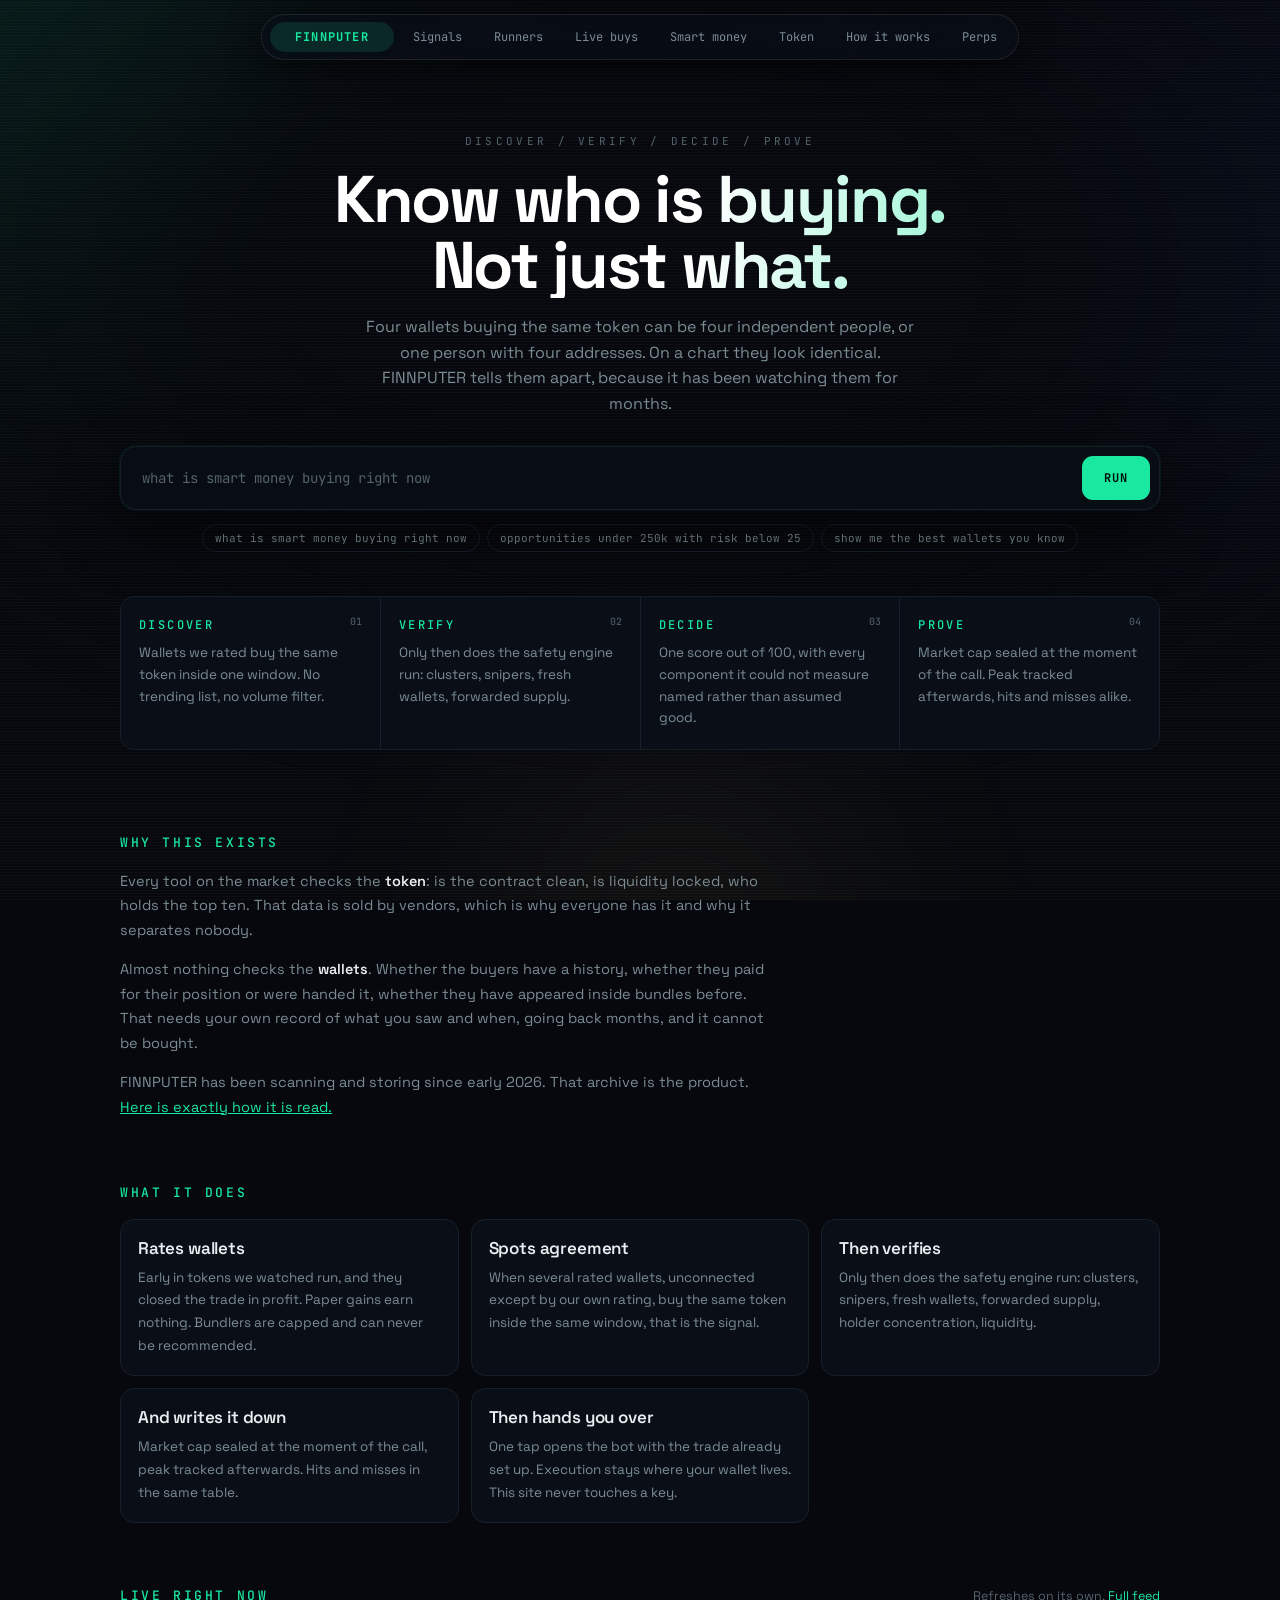
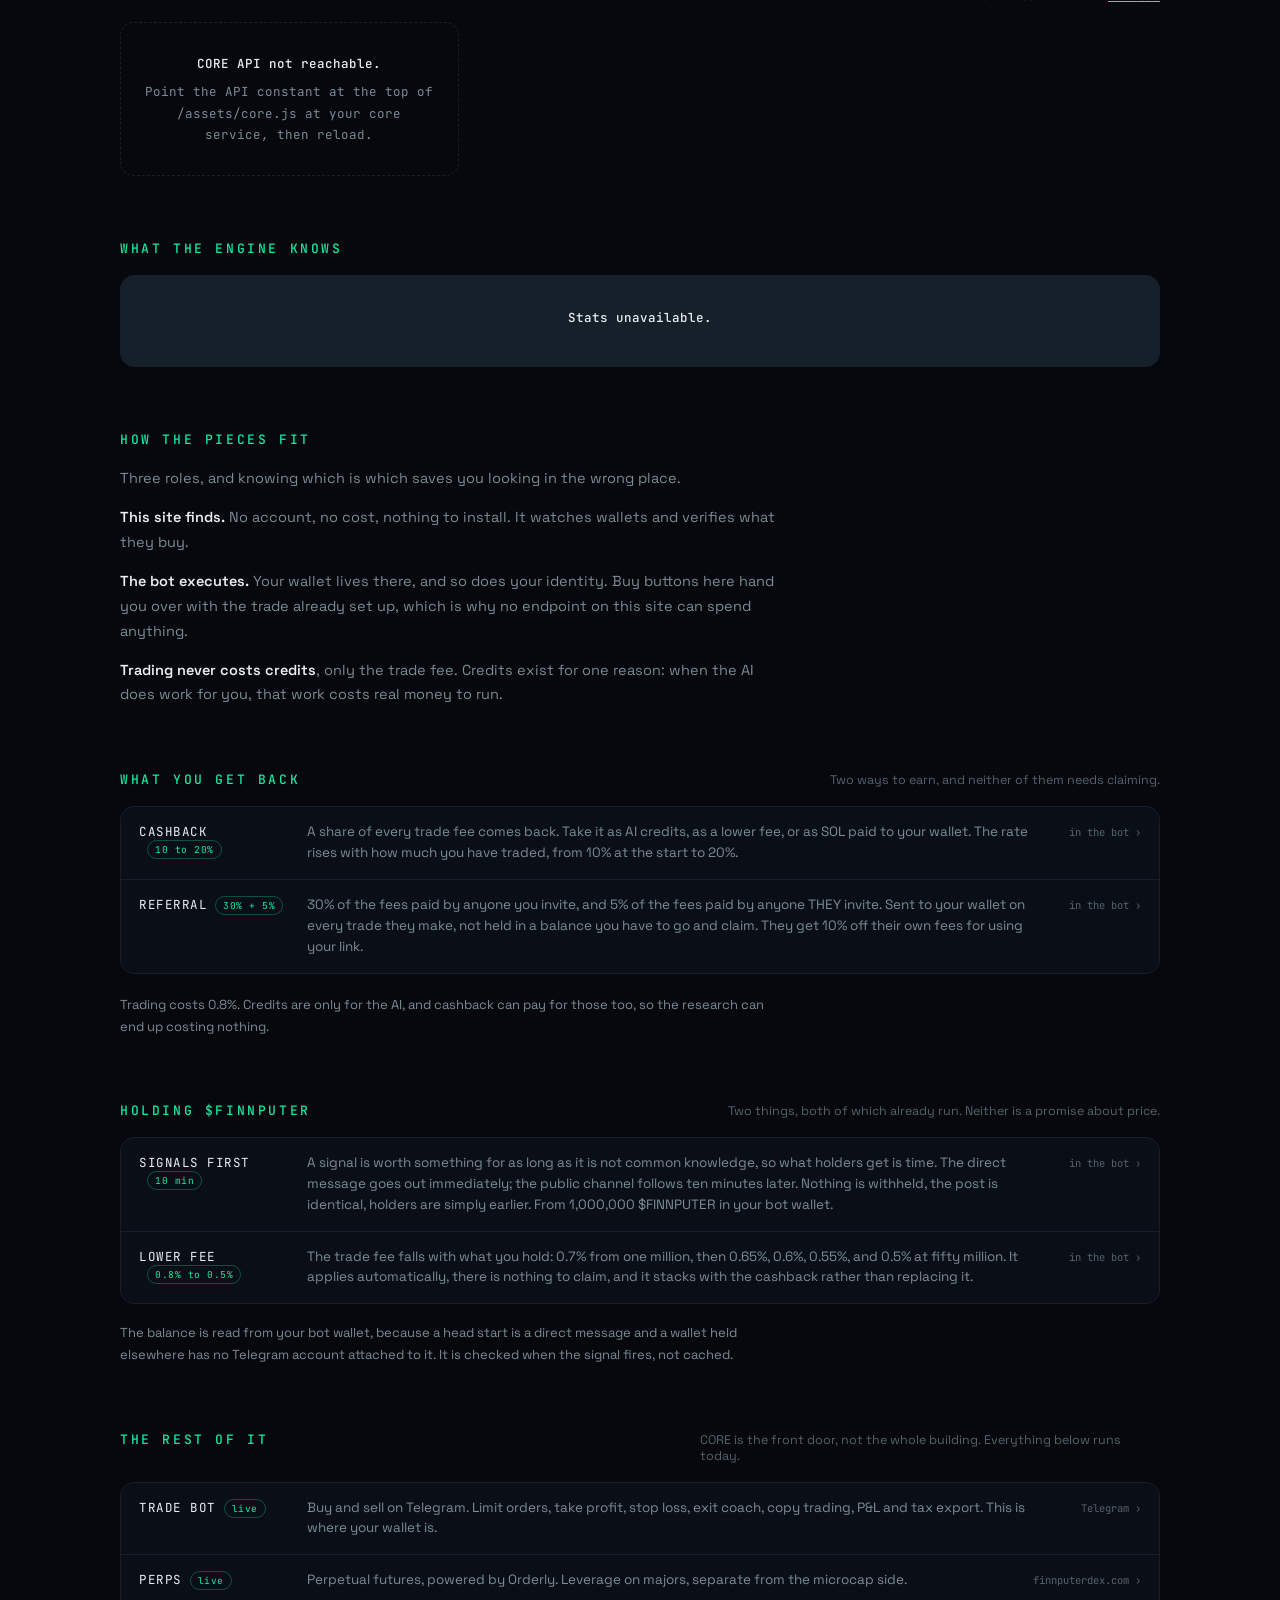
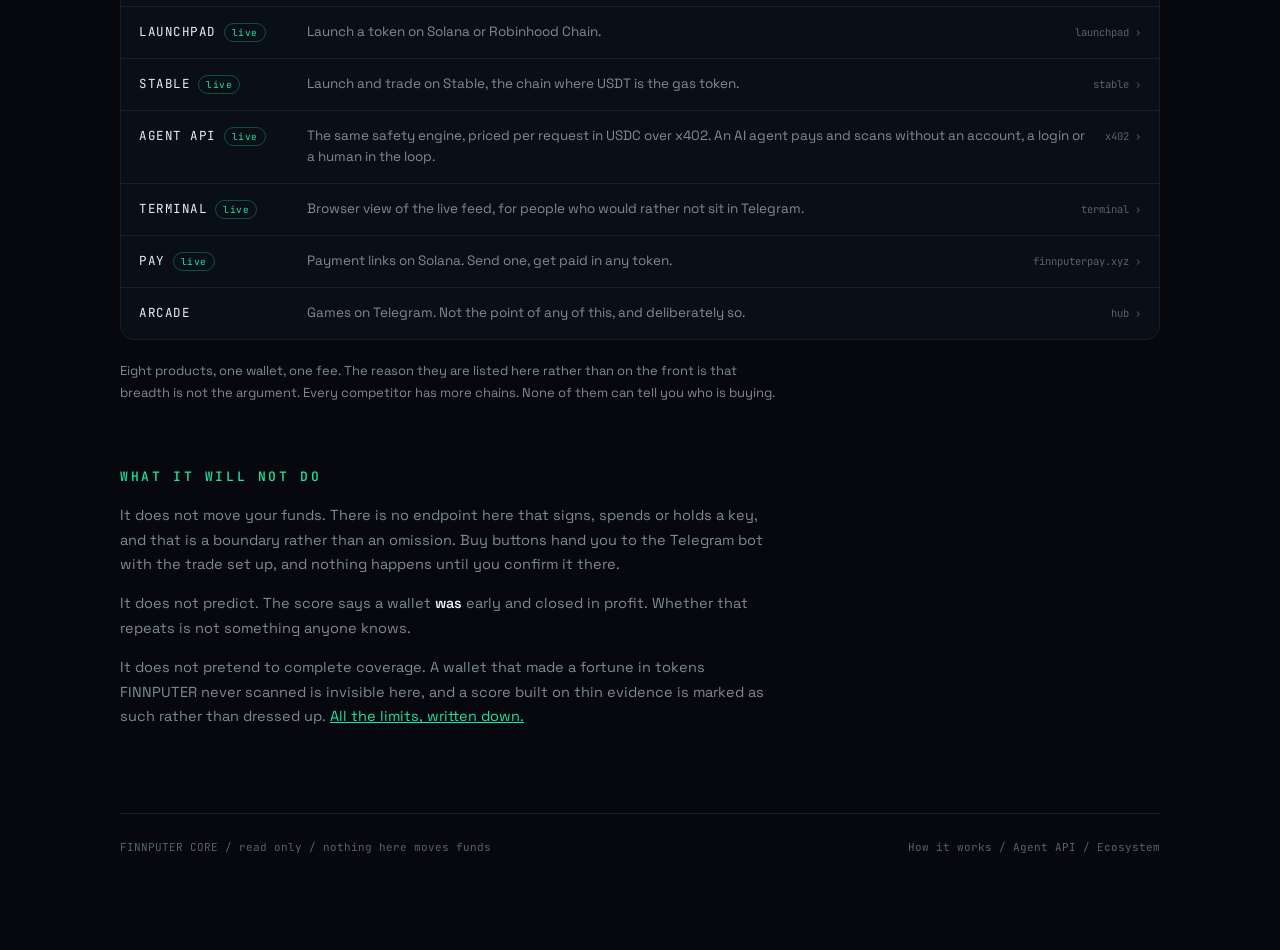
==== index.html @ 8b1bb733 "Add files via upload" ====
<!DOCTYPE html>
<html lang="en">
<head>
<meta charset="utf-8">
<meta name="viewport" content="width=device-width, initial-scale=1">
<title>FINNPUTER CORE | Know who is buying, not just what</title>
<meta name="description" content="Four wallets buying the same token can be four people or one person with four addresses. FINNPUTER tells them apart.">
<meta property="og:title" content="FINNPUTER CORE">
<meta property="og:description" content="Know who is buying, not just what.">
<meta property="og:type" content="website">
<link rel="preconnect" href="https://fonts.googleapis.com">
<link rel="preconnect" href="https://fonts.gstatic.com" crossorigin>
<link href="https://fonts.googleapis.com/css2?family=Space+Grotesk:wght@400;500;700&family=JetBrains+Mono:wght@400;500;700&display=swap" rel="stylesheet">
<link rel="stylesheet" href="/assets/core.css">
</head>
<body>
<div class="wrap">

<header class="mid">
  <div class="eyebrow">DISCOVER / VERIFY / DECIDE / PROVE</div>
  <h1 class="shine">Know who is buying.<br>Not just what.</h1>
  <p class="sub">Four wallets buying the same token can be four independent people, or one person with four addresses. On a chart they look identical. FINNPUTER tells them apart, because it has been watching them for months.</p>

  <div class="cmd">
    <input id="q" autocomplete="off" spellcheck="false"
           placeholder="what is smart money buying right now">
    <button id="go">RUN</button>
  </div>
  <div class="hints">
    <button class="hint">what is smart money buying right now</button>
    <button class="hint">opportunities under 250k with risk below 25</button>
    <button class="hint">show me the best wallets you know</button>
  </div>
  <div class="trace" id="trace">
    <div class="trace-hd"><span class="dot"></span><span id="traceTitle">WORKING</span></div>
    <div class="trace-body" id="traceBody"></div>
  </div>

  <!-- Shows what the engine is doing, from real data. Stays hidden while
       there is nothing to show, because a ticker scrolling zeroes is worse
       than no ticker. -->
  <div class="ticker" id="ticker"><div class="ticker-in" id="tickerIn"></div></div>

  <div class="verbs">
    <div class="verb"><i>01</i><b>DISCOVER</b>
      <span>Wallets we rated buy the same token inside one window. No trending list, no volume filter.</span></div>
    <div class="verb"><i>02</i><b>VERIFY</b>
      <span>Only then does the safety engine run: clusters, snipers, fresh wallets, forwarded supply.</span></div>
    <div class="verb"><i>03</i><b>DECIDE</b>
      <span>One score out of 100, with every component it could not measure named rather than assumed good.</span></div>
    <div class="verb"><i>04</i><b>PROVE</b>
      <span>Market cap sealed at the moment of the call. Peak tracked afterwards, hits and misses alike.</span></div>
  </div>
</header>

<section class="reveal">
  <div class="shead"><h2>WHY THIS EXISTS</h2></div>
  <p class="body">Every tool on the market checks the <b>token</b>: is the contract clean, is liquidity locked, who holds the top ten. That data is sold by vendors, which is why everyone has it and why it separates nobody.</p>
  <p class="body">Almost nothing checks the <b>wallets</b>. Whether the buyers have a history, whether they paid for their position or were handed it, whether they have appeared inside bundles before. That needs your own record of what you saw and when, going back months, and it cannot be bought.</p>
  <p class="body">FINNPUTER has been scanning and storing since early 2026. That archive is the product. <a href="/how/" style="color:var(--green)">Here is exactly how it is read.</a></p>
</section>

<section class="reveal">
  <div class="shead"><h2>WHAT IT DOES</h2></div>
  <div class="grid">
    <div class="card"><h3>Rates wallets</h3>
      <p class="body" style="font-size:13.5px;margin:0">Early in tokens we watched run, and they closed the trade in profit. Paper gains earn nothing. Bundlers are capped and can never be recommended.</p></div>
    <div class="card"><h3>Spots agreement</h3>
      <p class="body" style="font-size:13.5px;margin:0">When several rated wallets, unconnected except by our own rating, buy the same token inside the same window, that is the signal.</p></div>
    <div class="card"><h3>Then verifies</h3>
      <p class="body" style="font-size:13.5px;margin:0">Only then does the safety engine run: clusters, snipers, fresh wallets, forwarded supply, holder concentration, liquidity.</p></div>
    <div class="card"><h3>And writes it down</h3>
      <p class="body" style="font-size:13.5px;margin:0">Market cap sealed at the moment of the call, peak tracked afterwards. Hits and misses in the same table.</p></div>
    <div class="card"><h3>Then hands you over</h3>
      <p class="body" style="font-size:13.5px;margin:0">One tap opens the bot with the trade already set up. Execution stays where your wallet lives. This site never touches a key.</p></div>
  </div>
</section>

<section class="reveal">
  <div class="shead"><h2>LIVE RIGHT NOW</h2>
    <p>Refreshes on its own. <a href="/opportunities/" style="color:var(--green)">Full feed</a></p></div>
  <div class="grid" id="opps"></div>
</section>

<section class="reveal">
  <div class="shead"><h2>WHAT THE ENGINE KNOWS</h2><p id="coverage"></p></div>
  <div class="stats" id="stats"></div>
</section>

<section class="reveal">
  <div class="shead"><h2>HOW THE PIECES FIT</h2></div>
  <p class="body">Three roles, and knowing which is which saves you looking in the wrong place.</p>
  <p class="body"><b>This site finds.</b> No account, no cost, nothing to install. It watches wallets and verifies what they buy.</p>
  <p class="body"><b>The bot executes.</b> Your wallet lives there, and so does your identity. Buy buttons here hand you over with the trade already set up, which is why no endpoint on this site can spend anything.</p>
  <p class="body"><b>Trading never costs credits</b>, only the trade fee. Credits exist for one reason: when the AI does work for you, that work costs real money to run.</p>
</section>

<section class="reveal">
  <div class="shead">
    <h2>WHAT YOU GET BACK</h2>
    <p>Two ways to earn, and neither of them needs claiming.</p>
  </div>
  <div class="eco">
    <a href="https://t.me/FinnputerTradeBot" target="_blank" rel="noopener">
      <span class="eco-name">CASHBACK<span class="eco-tag live">10 to 20%</span></span>
      <span class="eco-what">A share of every trade fee comes back. Take it as
        AI credits, as a lower fee, or as SOL paid to your wallet. The rate
        rises with how much you have traded, from 10% at the start to 20%.</span>
      <span class="eco-go">in the bot &rsaquo;</span></a>

    <a href="https://t.me/FinnputerTradeBot" target="_blank" rel="noopener">
      <span class="eco-name">REFERRAL<span class="eco-tag live">30% + 5%</span></span>
      <span class="eco-what">30% of the fees paid by anyone you invite, and 5%
        of the fees paid by anyone THEY invite. Sent to your wallet on every
        trade they make, not held in a balance you have to go and claim.
        They get 10% off their own fees for using your link.</span>
      <span class="eco-go">in the bot &rsaquo;</span></a>
  </div>
  <p class="body" style="margin-top:20px;font-size:13px">
    Trading costs 0.8%. Credits are only for the AI, and cashback can pay for
    those too, so the research can end up costing nothing.
  </p>
</section>

<section class="reveal">
  <div class="shead">
    <h2>HOLDING $FINNPUTER</h2>
    <p>Two things, both of which already run. Neither is a promise about
       price.</p>
  </div>
  <div class="eco">
    <a href="https://t.me/FinnputerTradeBot" target="_blank" rel="noopener">
      <span class="eco-name">SIGNALS FIRST<span class="eco-tag live">10 min</span></span>
      <span class="eco-what">A signal is worth something for as long as it is
        not common knowledge, so what holders get is time. The direct message
        goes out immediately; the public channel follows ten minutes later.
        Nothing is withheld, the post is identical, holders are simply
        earlier. From 1,000,000 $FINNPUTER in your bot wallet.</span>
      <span class="eco-go">in the bot &rsaquo;</span></a>

    <a href="https://t.me/FinnputerTradeBot" target="_blank" rel="noopener">
      <span class="eco-name">LOWER FEE<span class="eco-tag live">0.8% to 0.5%</span></span>
      <span class="eco-what">The trade fee falls with what you hold: 0.7% from
        one million, then 0.65%, 0.6%, 0.55%, and 0.5% at fifty million. It
        applies automatically, there is nothing to claim, and it stacks with
        the cashback rather than replacing it.</span>
      <span class="eco-go">in the bot &rsaquo;</span></a>
  </div>
  <p class="body" style="margin-top:18px;font-size:13px">
    The balance is read from your bot wallet, because a head start is a direct
    message and a wallet held elsewhere has no Telegram account attached to
    it. It is checked when the signal fires, not cached.
  </p>
</section>

<section class="reveal">
  <div class="shead">
    <h2>THE REST OF IT</h2>
    <p>CORE is the front door, not the whole building. Everything below runs today.</p>
  </div>
  <div class="eco">
    <a href="https://t.me/FinnputerTradeBot" target="_blank" rel="noopener">
      <span class="eco-name">TRADE BOT<span class="eco-tag live">live</span></span>
      <span class="eco-what">Buy and sell on Telegram. Limit orders, take profit, stop loss, exit coach, copy trading, P&amp;L and tax export. This is where your wallet is.</span>
      <span class="eco-go">Telegram &rsaquo;</span></a>

    <a href="https://finnputerdex.com" target="_blank" rel="noopener">
      <span class="eco-name">PERPS<span class="eco-tag live">live</span></span>
      <span class="eco-what">Perpetual futures, powered by Orderly. Leverage on majors, separate from the microcap side.</span>
      <span class="eco-go">finnputerdex.com &rsaquo;</span></a>

    <a href="https://launchpad.finnputerdex.com" target="_blank" rel="noopener">
      <span class="eco-name">LAUNCHPAD<span class="eco-tag live">live</span></span>
      <span class="eco-what">Launch a token on Solana or Robinhood Chain.</span>
      <span class="eco-go">launchpad &rsaquo;</span></a>

    <a href="https://stable.finnputerdex.com" target="_blank" rel="noopener">
      <span class="eco-name">STABLE<span class="eco-tag live">live</span></span>
      <span class="eco-what">Launch and trade on Stable, the chain where USDT is the gas token.</span>
      <span class="eco-go">stable &rsaquo;</span></a>

    <a href="https://x402.finnputerdex.com" target="_blank" rel="noopener">
      <span class="eco-name">AGENT API<span class="eco-tag live">live</span></span>
      <span class="eco-what">The same safety engine, priced per request in USDC over x402. An AI agent pays and scans without an account, a login or a human in the loop.</span>
      <span class="eco-go">x402 &rsaquo;</span></a>

    <a href="https://terminal.finnputerdex.com" target="_blank" rel="noopener">
      <span class="eco-name">TERMINAL<span class="eco-tag live">live</span></span>
      <span class="eco-what">Browser view of the live feed, for people who would rather not sit in Telegram.</span>
      <span class="eco-go">terminal &rsaquo;</span></a>

    <a href="https://finnputerpay.xyz" target="_blank" rel="noopener">
      <span class="eco-name">PAY<span class="eco-tag live">live</span></span>
      <span class="eco-what">Payment links on Solana. Send one, get paid in any token.</span>
      <span class="eco-go">finnputerpay.xyz &rsaquo;</span></a>

    <a href="https://hub.finnputerdex.com" target="_blank" rel="noopener">
      <span class="eco-name">ARCADE</span>
      <span class="eco-what">Games on Telegram. Not the point of any of this, and deliberately so.</span>
      <span class="eco-go">hub &rsaquo;</span></a>
  </div>
  <p class="body" style="margin-top:20px;font-size:13px">
    Eight products, one wallet, one fee. The reason they are listed here rather
    than on the front is that breadth is not the argument. Every competitor has
    more chains. None of them can tell you who is buying.
  </p>
</section>

<section class="reveal">
  <div class="shead"><h2>WHAT IT WILL NOT DO</h2></div>
  <p class="body">It does not move your funds. There is no endpoint here that signs, spends or holds a key, and that is a boundary rather than an omission. Buy buttons hand you to the Telegram bot with the trade set up, and nothing happens until you confirm it there.</p>
  <p class="body">It does not predict. The score says a wallet <b>was</b> early and closed in profit. Whether that repeats is not something anyone knows.</p>
  <p class="body">It does not pretend to complete coverage. A wallet that made a fortune in tokens FINNPUTER never scanned is invisible here, and a score built on thin evidence is marked as such rather than dressed up. <a href="/how/" style="color:var(--green)">All the limits, written down.</a></p>
</section>

</div>
<script src="/assets/core.js"></script>
<script>
chrome_("/"); effects();

async function loadOpps(){
  const box = $("#opps");
  try{
    const d = await api("/v1/opportunities?limit=6");
    box.innerHTML = "";
    if(!d.opportunities.length){
      box.append(emptyBox("Nothing converging right now.",
        "No token is being bought by enough rated wallets at once. This fills itself when it happens."));
      return;
    }
    d.opportunities.forEach(o => box.append(oppCard(o)));
  }catch(e){
    box.innerHTML=""; box.append(emptyBox("CORE API not reachable.",
      "Point the API constant at the top of /assets/core.js at your core service, then reload."));
  }
}

const LABELS = {wallets_scored:"WALLETS SCORED", wallets_elite:"AT 80 PLUS",
  runners_seeded:"RUNNERS WITNESSED", sightings_24h:"BUYS SEEN 24H",
  opportunities_live:"LIVE NOW", proofs:"CALLS SEALED"};
async function loadStats(){
  const box = $("#stats");
  try{
    const d = await api("/v1/stats");
    box.innerHTML="";
    Object.entries(LABELS).forEach(([k,l]) => {
      const s = el("div","stat"); s.innerHTML = `<b>0</b><span>${l}</span>`;
      box.append(s); countUp(s.querySelector("b"), Number(d[k]||0));
    });
    const h = await api("/health");
    const cov = $("#coverage");
    cov.textContent = "";
    const row = el("span", "chains-row");
    (h.chains || ["solana"]).forEach(c => row.append(chainChip(c, { full: true })));
    cov.append(row);
  }catch(e){ box.innerHTML=""; box.append(emptyBox("Stats unavailable.","")); }
}

mountCommand(d => {
  if (d.action === "opportunities"){
    const box = $("#opps"); box.innerHTML="";
    if(!d.results.length) box.append(emptyBox("Nothing matched those filters.","Loosen the bounds and run it again."));
    else d.results.forEach(o => box.append(oppCard(o)));
    document.querySelectorAll("section")[2].scrollIntoView({behavior:"smooth",block:"start"});
  } else if (d.action === "smart_money"){
    location.href = "/smart-money/";
  }
});

loadOpps(); loadStats(); loadTicker();
setInterval(loadOpps, 60000);
setInterval(loadTicker, 120000);
</script>
</body>
</html>
---- assets/core.css ----
/* FINNPUTER CORE - shared styles. One file, every page. */
:root{
  --bg:#06080d; --panel:#0a0f17; --line:#16202b;
  --ink:#e8eef0; --dim:#7b8c94; --faint:#54636b;
  --green:#19e8a0; --red:#ff5470; --gold:#ffce6a;
  --mono:'JetBrains Mono',ui-monospace,monospace;
  --sans:'Space Grotesk',system-ui,sans-serif;
}
*{box-sizing:border-box}
html,body{margin:0;padding:0}
body{background:var(--bg);color:var(--ink);font-family:var(--sans);
  -webkit-font-smoothing:antialiased;overflow-x:hidden;min-height:100vh}
a{color:inherit}

/* Aurora. Deliberately faint: it is a glow at the edges, not a wash over the
   text. At the previous opacity the whole top half went green and the
   headline lost its contrast, which is the opposite of what a precision
   instrument should look like. */
.aurora{position:fixed;inset:0;z-index:0;pointer-events:none;overflow:hidden}
.aurora i{position:absolute;display:block;border-radius:50%;filter:blur(130px);opacity:.11;
  animation:drift 26s ease-in-out infinite alternate}
.aurora i:nth-child(1){width:46vw;height:46vw;left:-18vw;top:-20vw;background:var(--green)}
.aurora i:nth-child(2){width:34vw;height:34vw;right:-16vw;top:2vw;background:#2b6cff;opacity:.08;animation-duration:32s}
.aurora i:nth-child(3){width:30vw;height:30vw;left:38vw;top:58vw;background:var(--gold);opacity:.06;animation-duration:38s}
/* Keeps the centre of the page near black whatever the blobs do. */
.aurora::after{content:"";position:absolute;inset:0;
  background:radial-gradient(ellipse 70% 60% at 50% 30%,#06080d 35%,transparent 100%)}
@keyframes drift{to{transform:translate3d(6vw,-5vw,0) scale(1.16)}}
.grain{position:fixed;inset:0;z-index:1;pointer-events:none;opacity:.03;
  background-image:repeating-linear-gradient(0deg,#fff 0 1px,transparent 1px 3px)}

.wrap{position:relative;z-index:2;max-width:1080px;margin:0 auto;padding:0 20px 96px}

nav{position:sticky;top:14px;z-index:20;display:flex;align-items:center;gap:6px;
  margin:14px auto 0;padding:7px 8px;width:max-content;max-width:100%;
  border:1px solid rgba(255,255,255,.09);border-radius:999px;
  background:rgba(10,15,23,.66);backdrop-filter:blur(16px) saturate(150%);
  box-shadow:0 8px 34px rgba(0,0,0,.5);overflow-x:auto;scrollbar-width:none}
nav::-webkit-scrollbar{display:none}
nav b{font-family:var(--mono);font-size:12px;letter-spacing:.10em;padding:0 12px;
  color:var(--green);white-space:nowrap;text-decoration:none}
nav a{font-family:var(--mono);font-size:12px;text-decoration:none;color:var(--dim);
  padding:7px 13px;border-radius:999px;transition:.18s;white-space:nowrap}
nav a:hover,nav a:focus-visible{color:var(--ink);background:rgba(255,255,255,.07)}
nav a.on{color:var(--ink);background:rgba(25,232,160,.12)}

header{padding:64px 0 20px}
header.mid{text-align:center;padding-top:74px}
.eyebrow{font-family:var(--mono);font-size:11px;letter-spacing:.30em;color:var(--faint);margin-bottom:18px}
h1{font-size:clamp(34px,6.4vw,66px);line-height:1;letter-spacing:-.035em;margin:0 0 16px;font-weight:700}
h1.shine{background:linear-gradient(100deg,#fff 20%,var(--green) 42%,#fff 64%,var(--green) 84%,#fff 100%);
  background-size:280% 100%;-webkit-background-clip:text;background-clip:text;color:transparent;
  animation:shine 11s linear infinite}
@keyframes shine{to{background-position:280% 0}}
.sub{color:var(--dim);font-size:16px;max-width:560px;line-height:1.6;margin:0 0 30px}
header.mid .sub{margin-left:auto;margin-right:auto}

.cmd{display:flex;gap:10px;padding:9px;border-radius:16px;border:1px solid var(--line);
  background:rgba(10,15,23,.78);backdrop-filter:blur(12px);
  box-shadow:0 0 0 1px rgba(25,232,160,.06),0 20px 60px rgba(0,0,0,.55);transition:.25s}
.cmd:focus-within{border-color:rgba(25,232,160,.45);box-shadow:0 0 0 1px rgba(25,232,160,.22),0 20px 60px rgba(0,0,0,.6)}
.cmd input{flex:1;min-width:0;background:transparent;border:0;outline:0;color:var(--ink);
  font-family:var(--mono);font-size:14px;padding:13px 12px}
.cmd input::placeholder{color:var(--faint)}
.cmd button{border:0;border-radius:11px;background:var(--green);color:#04120c;cursor:pointer;
  font-family:var(--mono);font-weight:700;font-size:12px;letter-spacing:.09em;padding:0 22px;transition:.18s}
.cmd button:hover{filter:brightness(1.12)}
.cmd button:disabled{opacity:.45;cursor:wait}
.hints{display:flex;flex-wrap:wrap;gap:7px;margin-top:14px}
header.mid .hints{justify-content:center}
.hint{font-family:var(--mono);font-size:11px;color:var(--dim);cursor:pointer;background:transparent;
  border:1px solid var(--line);border-radius:999px;padding:6px 12px;transition:.18s}
.hint:hover{color:var(--green);border-color:rgba(25,232,160,.35)}

.trace{margin-top:24px;border:1px solid var(--line);border-radius:14px;background:#04070b;
  font-family:var(--mono);font-size:12.5px;overflow:hidden;display:none;text-align:left}
.trace.on{display:block}
.trace-hd{display:flex;align-items:center;gap:8px;padding:10px 14px;border-bottom:1px solid var(--line);
  color:var(--faint);font-size:11px;letter-spacing:.12em}
.dot{width:7px;height:7px;border-radius:50%;background:var(--green);animation:pulse 1.1s ease-in-out infinite}
@keyframes pulse{50%{opacity:.25}}
.trace-body{padding:12px 14px;max-height:230px;overflow:auto}
.trace-body div{padding:3px 0;color:var(--dim);opacity:0;animation:step .3s ease forwards}
.trace-body div::before{content:'> ';color:var(--green)}
.trace-body div.said{color:var(--ink)}
.trace-body div.said::before{content:'  '}
@keyframes step{from{opacity:0;transform:translateX(-7px)}to{opacity:1;transform:none}}

section{margin-top:64px}
.shead{display:flex;align-items:baseline;justify-content:space-between;gap:14px;margin-bottom:18px;flex-wrap:wrap}
h2{font-size:13px;font-family:var(--mono);letter-spacing:.20em;color:var(--green);margin:0;font-weight:500}
h3{font-size:17px;margin:0 0 8px;font-weight:600;letter-spacing:-.01em}
.shead p{margin:0;font-size:12.5px;color:var(--faint);max-width:460px}
p.body{color:var(--dim);line-height:1.7;font-size:14.5px;max-width:660px}
p.body b{color:var(--ink);font-weight:600}
p.body code{font-family:var(--mono);font-size:13px;color:var(--green);background:rgba(25,232,160,.07);
  padding:2px 6px;border-radius:5px}

.grid{display:grid;gap:12px;grid-template-columns:repeat(auto-fill,minmax(300px,1fr))}
.card{position:relative;border:1px solid var(--line);border-radius:14px;background:var(--panel);
  padding:17px;overflow:hidden;transition:border-color .22s,transform .22s}
.card::before{content:'';position:absolute;inset:0;opacity:0;transition:opacity .3s;pointer-events:none;
  background:radial-gradient(340px circle at var(--mx,50%) var(--my,50%),rgba(25,232,160,.11),transparent 62%)}
.card:hover{border-color:rgba(25,232,160,.28);transform:translateY(-2px)}
.card:hover::before{opacity:1}
.card-top{display:flex;align-items:flex-start;justify-content:space-between;gap:12px;margin-bottom:13px}
.sym{font-family:var(--mono);font-size:15px;font-weight:700}
.mint{font-family:var(--mono);font-size:10.5px;color:var(--faint);margin-top:3px}
.score{font-family:var(--mono);font-size:27px;font-weight:700;line-height:1;text-align:right}
.score small{display:block;font-size:9px;letter-spacing:.16em;color:var(--faint);font-weight:400;margin-top:4px}
.bars{display:grid;gap:6px;margin-bottom:13px}
.bar{display:grid;grid-template-columns:74px 1fr 34px;align-items:center;gap:9px;
  font-family:var(--mono);font-size:10.5px;color:var(--dim)}
.bar i{display:block;height:4px;border-radius:3px;background:#131c26;overflow:hidden}
.bar i b{display:block;height:100%;background:var(--green);border-radius:3px;width:0;
  transition:width .8s cubic-bezier(.2,.8,.2,1)}
.bar u{text-decoration:none;text-align:right;color:var(--ink)}
.bar.na u{color:var(--faint)}
.bar.na i b{background:#2a3542}
.meta{display:flex;flex-wrap:wrap;gap:6px}
.tag{font-family:var(--mono);font-size:10px;padding:4px 9px;border-radius:999px;
  border:1px solid var(--line);color:var(--dim)}
.tag.warn{color:var(--gold);border-color:rgba(255,206,106,.32)}
.tag.bad{color:var(--red);border-color:rgba(255,84,112,.32)}
.tag.good{color:var(--green);border-color:rgba(25,232,160,.30)}

.tbl{width:100%;border-collapse:collapse;font-family:var(--mono);font-size:12px}
.tbl th{text-align:left;font-weight:400;color:var(--faint);font-size:10px;letter-spacing:.13em;
  padding:0 12px 9px;border-bottom:1px solid var(--line);white-space:nowrap}
.tbl td{padding:11px 12px;border-bottom:1px solid #0e1620;white-space:nowrap}
.tbl tr:hover td{background:rgba(255,255,255,.022)}
.tbl .n{text-align:right}
.scroll{overflow-x:auto;scrollbar-width:thin}

.stats{display:grid;gap:1px;grid-template-columns:repeat(auto-fit,minmax(148px,1fr));
  background:var(--line);border:1px solid var(--line);border-radius:14px;overflow:hidden}
.stat{background:var(--panel);padding:19px 17px}
.stat b{display:block;font-family:var(--mono);font-size:25px;font-weight:700;color:var(--green)}
.stat span{display:block;font-family:var(--mono);font-size:10px;letter-spacing:.13em;color:var(--faint);margin-top:6px}

.empty{border:1px dashed var(--line);border-radius:14px;padding:30px 22px;text-align:center;
  font-family:var(--mono);font-size:12.5px;color:var(--dim);line-height:1.7}
.empty b{color:var(--ink);display:block;margin-bottom:7px;font-weight:500}

.note{border-left:2px solid var(--gold);padding:2px 0 2px 16px;margin:22px 0;
  color:var(--dim);font-size:14px;line-height:1.7;max-width:660px}
.note b{color:var(--gold);font-weight:600}

.steps{counter-reset:s;display:grid;gap:14px;margin-top:8px}
.step{border:1px solid var(--line);border-radius:12px;background:var(--panel);padding:16px 18px;
  position:relative;counter-increment:s}
.step::before{content:counter(s,decimal-leading-zero);position:absolute;top:16px;right:18px;
  font-family:var(--mono);font-size:11px;color:var(--faint)}
.step p{margin:0;color:var(--dim);font-size:14px;line-height:1.65;max-width:620px}

.reveal{opacity:0;transform:translateY(18px)}
.reveal.in{opacity:1;transform:none;transition:opacity .6s ease,transform .6s cubic-bezier(.2,.8,.2,1)}
.spark{position:fixed;width:5px;height:5px;border-radius:50%;background:var(--green);pointer-events:none;z-index:99}

footer{margin-top:84px;padding-top:26px;border-top:1px solid var(--line);
  font-family:var(--mono);font-size:11px;color:var(--faint);
  display:flex;flex-wrap:wrap;gap:16px;justify-content:space-between}
footer a{text-decoration:none}
footer a:hover{color:var(--green)}

@media (prefers-reduced-motion:reduce){
  *{animation:none!important;transition:none!important}
  .reveal{opacity:1;transform:none}
}

/* ── Nav mark ─────────────────────────────────────────────── */
nav img.mark{height:22px;width:auto;display:block;margin:0 2px 0 8px}

/* ── The four verbs ───────────────────────────────────────── */
.verbs{display:grid;gap:1px;grid-template-columns:repeat(auto-fit,minmax(190px,1fr));
  background:var(--line);border:1px solid var(--line);border-radius:14px;
  overflow:hidden;margin-top:44px;text-align:left}
.verb{background:var(--panel);padding:20px 18px;position:relative;overflow:hidden;
  transition:background .25s}
.verb:hover{background:#0d141d}
.verb b{display:block;font-family:var(--mono);font-size:12px;letter-spacing:.20em;
  color:var(--green);margin-bottom:9px;font-weight:500}
.verb span{display:block;font-size:13.5px;color:var(--dim);line-height:1.6}
.verb i{position:absolute;top:18px;right:18px;font-family:var(--mono);font-size:10px;
  color:var(--faint);font-style:normal}

/* ── Live ticker. Hidden until there is something real to show. ── */
.ticker{display:none;margin-top:26px;border:1px solid var(--line);border-radius:999px;
  background:rgba(4,7,11,.7);backdrop-filter:blur(10px);overflow:hidden;
  font-family:var(--mono);font-size:11.5px}
.ticker.on{display:block}
.ticker-in{display:flex;align-items:center;gap:26px;padding:11px 18px;white-space:nowrap;
  animation:slide 34s linear infinite}
.ticker:hover .ticker-in{animation-play-state:paused}
@keyframes slide{from{transform:translateX(0)}to{transform:translateX(-50%)}}
.ticker-in span{color:var(--dim)}
.ticker-in span b{color:var(--green);font-weight:500}
.ticker-in span u{text-decoration:none;color:var(--gold)}
.ticker-live{display:inline-flex;align-items:center;gap:7px;color:var(--faint);
  letter-spacing:.14em;font-size:10px}

/* ── Ecosystem table ──────────────────────────────────────── */
.eco{display:grid;gap:1px;background:var(--line);border:1px solid var(--line);
  border-radius:14px;overflow:hidden;margin-top:6px}
.eco a{display:grid;grid-template-columns:150px 1fr auto;gap:18px;align-items:baseline;
  background:var(--panel);padding:15px 18px;text-decoration:none;transition:background .2s}
.eco a:hover{background:#0d141d}
.eco a:hover .eco-go{color:var(--green)}
.eco-name{font-family:var(--mono);font-size:12.5px;color:var(--ink);letter-spacing:.04em}
.eco-what{font-size:13.5px;color:var(--dim);line-height:1.55}
.eco-go{font-family:var(--mono);font-size:10.5px;color:var(--faint);
  white-space:nowrap;transition:color .2s}
.eco-tag{display:inline-block;font-family:var(--mono);font-size:9.5px;
  border:1px solid var(--line);border-radius:999px;padding:2px 7px;
  color:var(--faint);margin-left:8px;vertical-align:middle}
.eco-tag.live{color:var(--green);border-color:rgba(25,232,160,.30)}
@media (max-width:640px){
  .eco a{grid-template-columns:1fr;gap:6px}
  .eco-go{display:none}
}

/* ── Mobile nav ───────────────────────────────────────────────
   The pill nav ran off the right edge on a phone: the last two links were
   simply unreachable. Below 720px it becomes a burger that opens a full
   list, which is the only layout that fits five links plus a mark. */
.burger{display:none;background:none;border:0;cursor:pointer;padding:7px 12px;
  font-family:var(--mono);font-size:16px;color:var(--dim);line-height:1}
.burger:hover{color:var(--ink)}
@media (max-width:720px){
  /* Brand left, burger right.
     It was the other way round, which is backwards from every app a phone
     user has open, so the first thing they do is look in the wrong corner.
     The closed bar is a single row; opening it turns the pill into a panel
     with the links stacked and separated, rather than a list squeezed into
     a rounded strip. */
  nav{width:auto;margin:0;justify-content:space-between;flex-wrap:wrap;
    overflow:visible;padding:10px 14px}
  /* The brand is an <a class="always">, not a <b>: styling nav b did nothing
     and left the burger sitting on the left with the brand beside it. */
  nav a.always{order:1;margin-right:auto;display:block}
  .burger{display:block;order:2;font-size:22px;line-height:1;
    padding:4px 6px;background:none;border:0;color:var(--ink);cursor:pointer}
  nav a{order:3}
  nav a:not(.always){display:none}

  nav.open{border-radius:16px;padding-bottom:8px}
  nav.open a{display:block;width:100%;text-align:left;
    padding:13px 12px;border-radius:10px;font-size:15px;
    border-top:1px solid var(--line)}
  nav.open a:first-of-type{margin-top:8px}
  /* The brand stays a plain title inside an open menu, not another row. */
  nav.open a.always{border-top:0;margin-top:0;padding-left:0;
    font-size:15px;width:auto}
  /* The page underneath keeps scrolling past an open menu otherwise, so the
     menu slides away under the finger while it is being read. */
  nav.open{position:relative;z-index:40}
}

/* ── Chain marks ──────────────────────────────────────────────
   A coloured badge by default, replaced by a real logo file the moment one
   exists at /assets/chains/<chain>.png. Built this way on purpose: hotlinking
   someone else's CDN means your page breaks when they reorganise, and
   embedding brand logos you have no licence for is a different problem again.
   The badge always renders, so nothing is ever missing. */
.chip{display:inline-flex;align-items:center;gap:6px;vertical-align:middle}
.chip i{width:15px;height:15px;border-radius:50%;display:inline-block;
  font-family:var(--mono);font-size:8px;font-weight:700;line-height:15px;
  text-align:center;color:#04070b;font-style:normal;flex:0 0 auto;
  background-size:cover;background-position:center}
.chip span{font-family:var(--mono);font-size:10.5px;color:var(--dim)}
.chip.sm i{width:12px;height:12px;font-size:7px;line-height:12px}
.chip.lg i{width:20px;height:20px;font-size:10px;line-height:20px}

/* background-color, NOT background.
   The shorthand resets background-image, and since these rules come after
   the .chip i block they were wiping out the logo the moment it loaded. The
   colour is only the fallback for a logo that is missing or still in
   flight; it must not erase the one that arrived. */
.chip i.c-solana   {background-color:#9945FF;color:#fff}
.chip i.c-base     {background-color:#0052FF;color:#fff}
.chip i.c-robinhood{background-color:#00C805;color:#04070b}
.chip i.c-stable   {background-color:#1BA27A;color:#fff}
.chip i.c-ethereum {background-color:#e8eef0;color:#04070b}
.chip i.c-unknown  {background-color:#2a3542;color:var(--dim)}

.chains-row{display:flex;flex-wrap:wrap;gap:14px;margin-top:4px}

/* ── Filter buttons ───────────────────────────────────────────
   Named .filt, not .chip: .chip is the chain badge, and reusing the class
   would make one restyle the other by accident. */
.filt{font-family:var(--mono);font-size:11px;letter-spacing:.06em;
  background:var(--panel);color:var(--dim);border:1px solid var(--line);
  border-radius:999px;padding:7px 14px;cursor:pointer;transition:all .18s}
.filt:hover{color:var(--ink);border-color:rgba(25,232,160,.3)}
.filt.on{color:var(--green);border-color:rgba(25,232,160,.45);
  background:rgba(25,232,160,.07)}
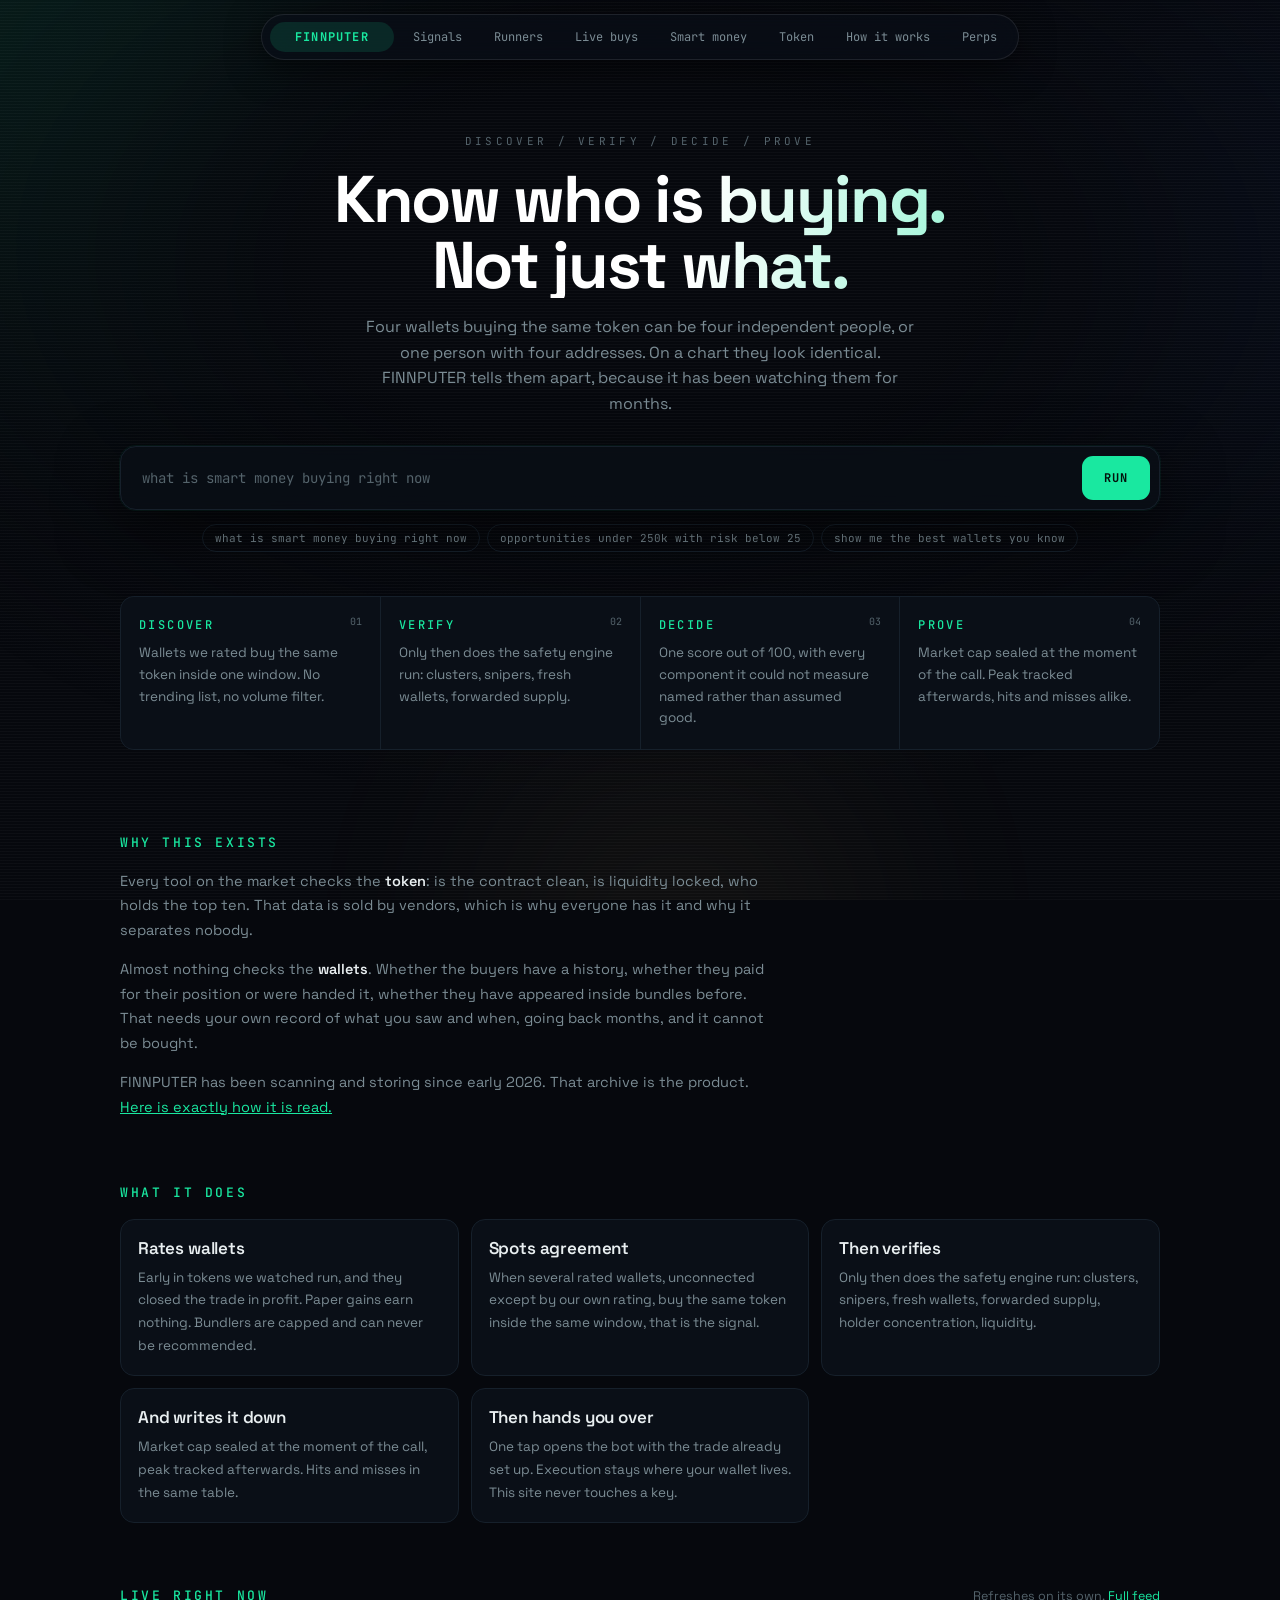
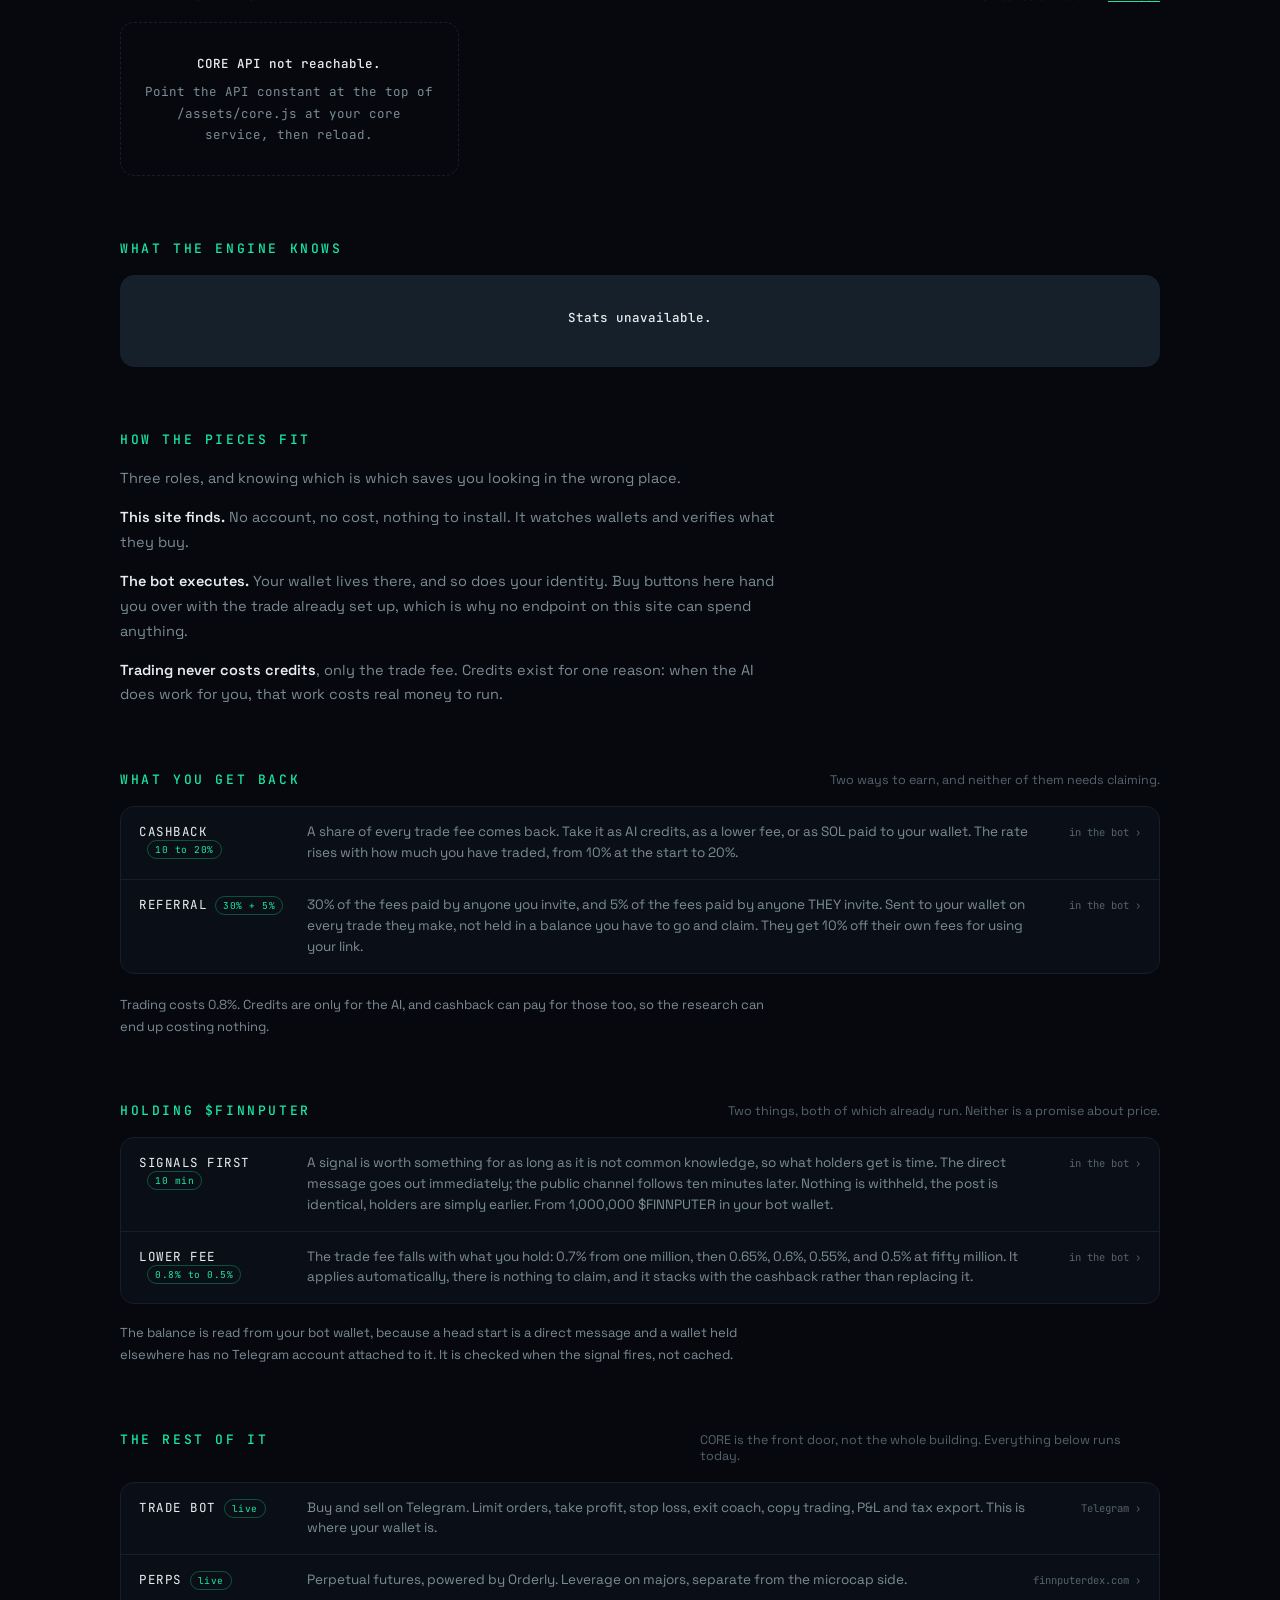
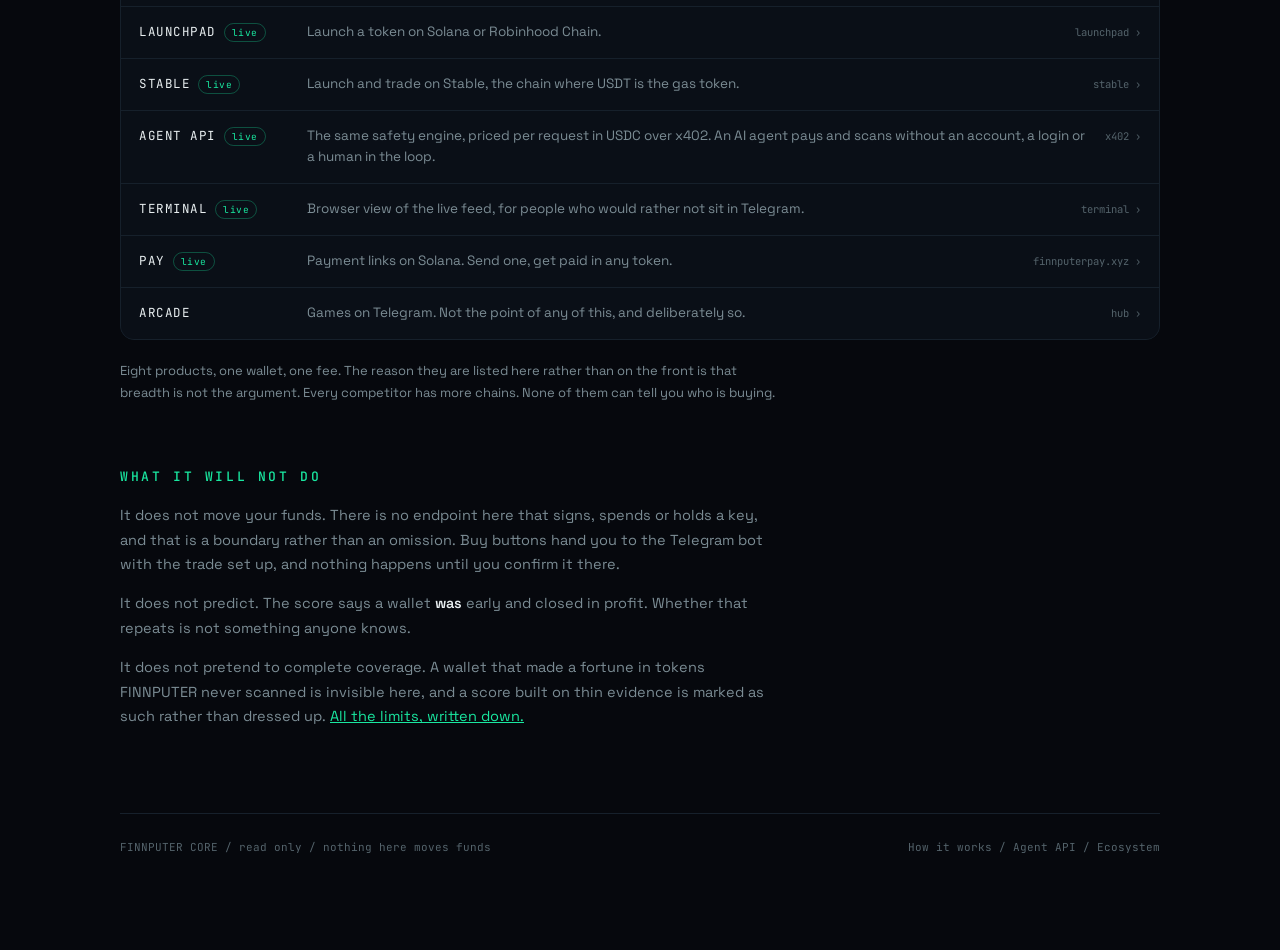
==== commit b94fd049: "Add files via upload" ====
--- a/index.html
+++ b/index.html
@@ -151,6 +151,11 @@
     message and a wallet held elsewhere has no Telegram account attached to
     it. It is checked when the signal fires, not cached.
   </p>
+
+  <div class="card" id="burnbox" style="margin-top:18px;display:none">
+    <h3>BOUGHT BACK AND BURNED</h3>
+    <p class="body" style="margin:10px 0 0" id="burntext"></p>
+  </div>
 </section>
 
 <section class="reveal">
@@ -217,6 +222,27 @@
 <script src="/assets/core.js"></script>
 <script>
 chrome_("/"); effects();
+
+// Burn totals.
+//
+// The mechanism has existed for months and nothing recorded what it did, so
+// the claim could not be checked by anyone including us. The box stays hidden
+// until there is a real number: a burn counter reading zero argues against
+// the thing it is meant to prove.
+(async () => {
+  try {
+    const b = await api("/v1/burns");
+    if (!b.enabled || !b.burned) return;
+    document.querySelector("#burntext").textContent =
+      `${Math.round(b.burned).toLocaleString()} $FINNPUTER bought off the `
+      + `market and burned, across ${b.count} `
+      + `${b.count === 1 ? "burn" : "burns"}, paid for with `
+      + `${Number(b.spend_sol).toFixed(2)} SOL of trading fees. `
+      + `It runs on its own whenever the fee wallet passes `
+      + `${b.threshold_sol} SOL.`;
+    document.querySelector("#burnbox").style.display = "block";
+  } catch (e) { /* no counter rather than a wrong one */ }
+})();
 
 async function loadOpps(){
   const box = $("#opps");
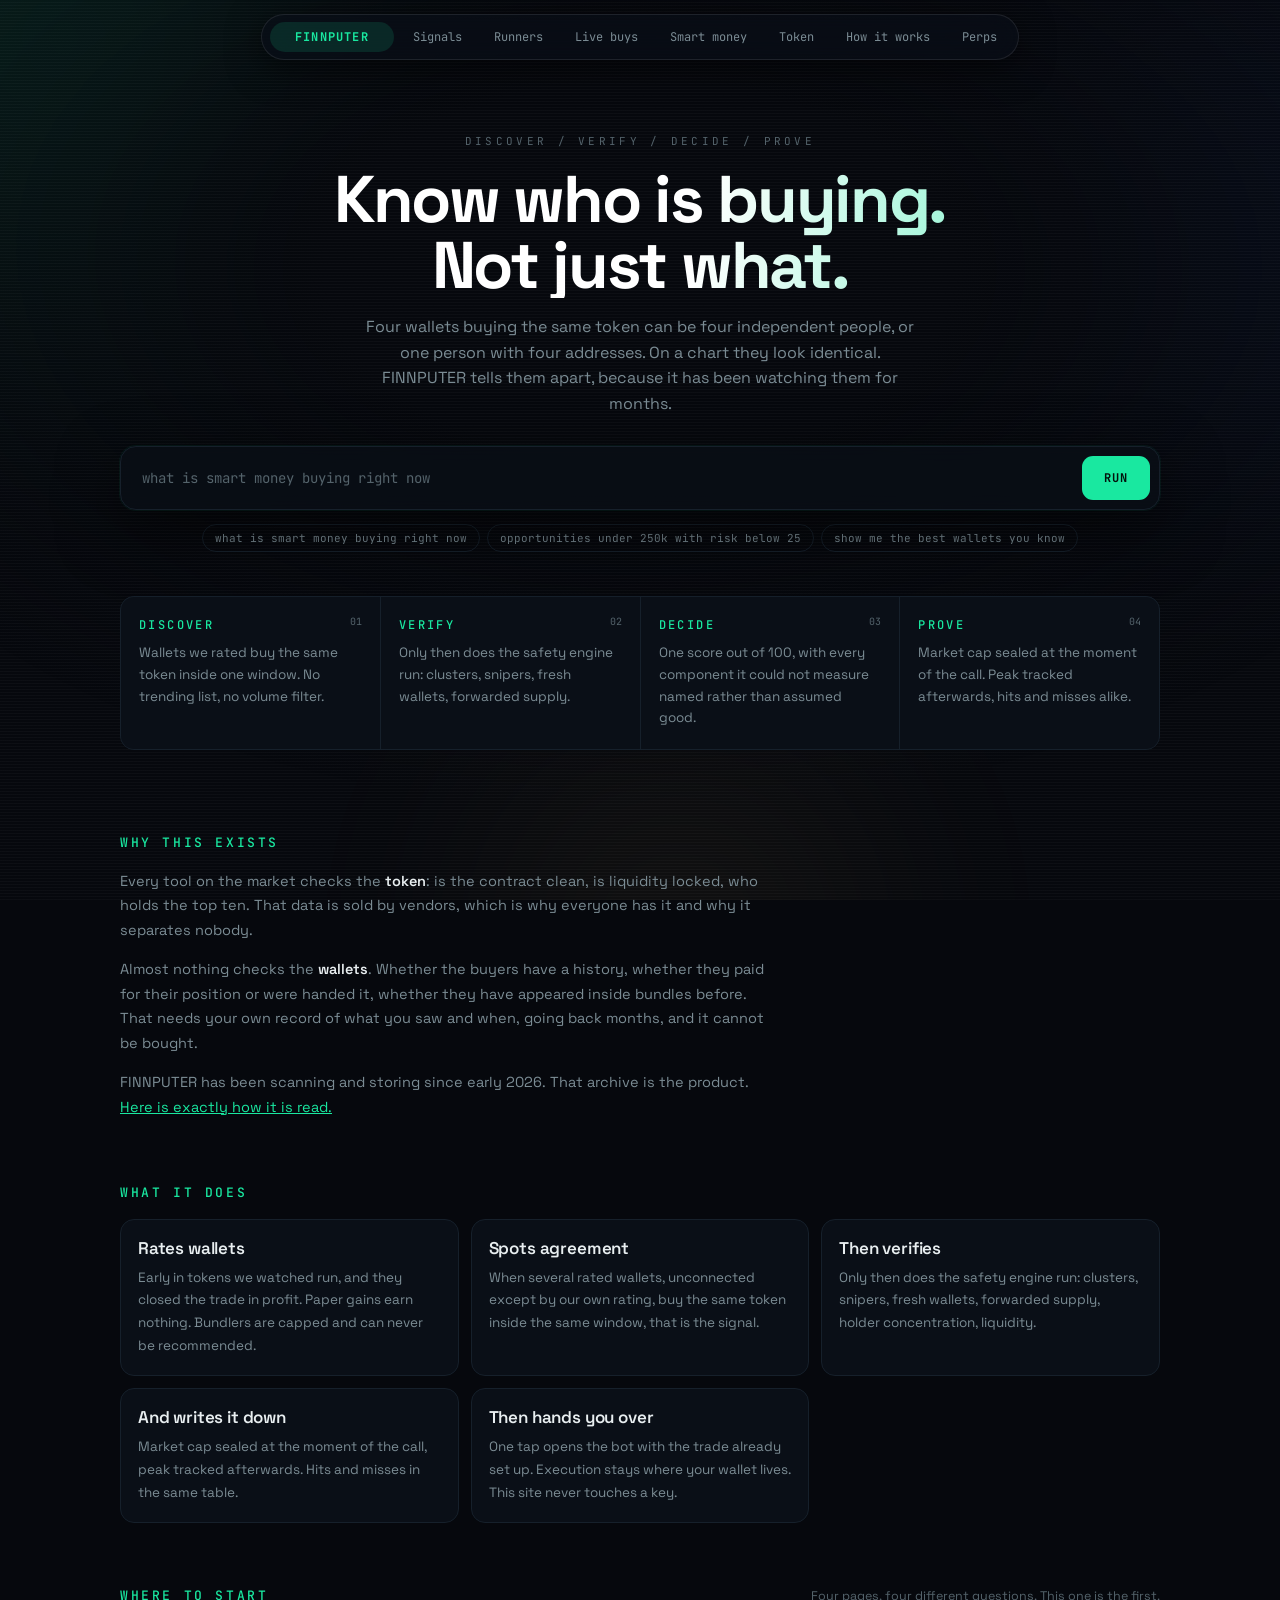
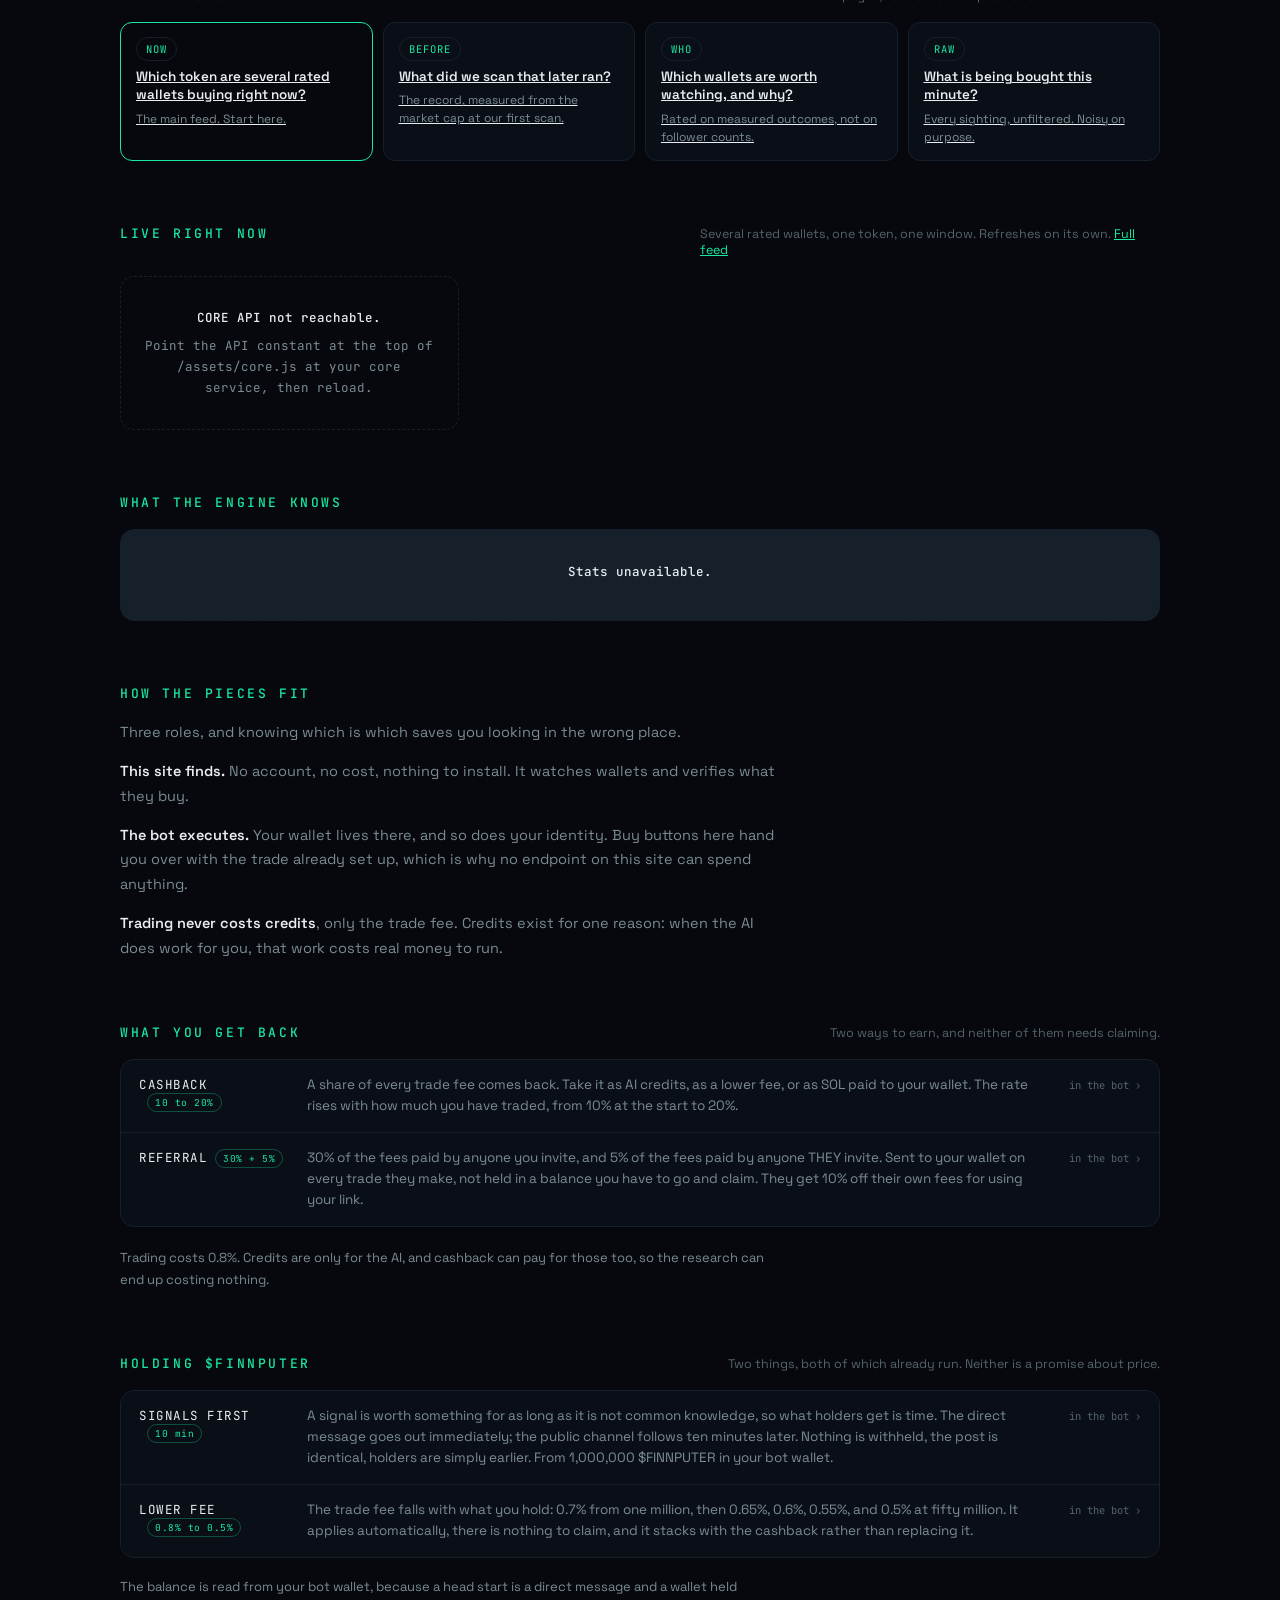
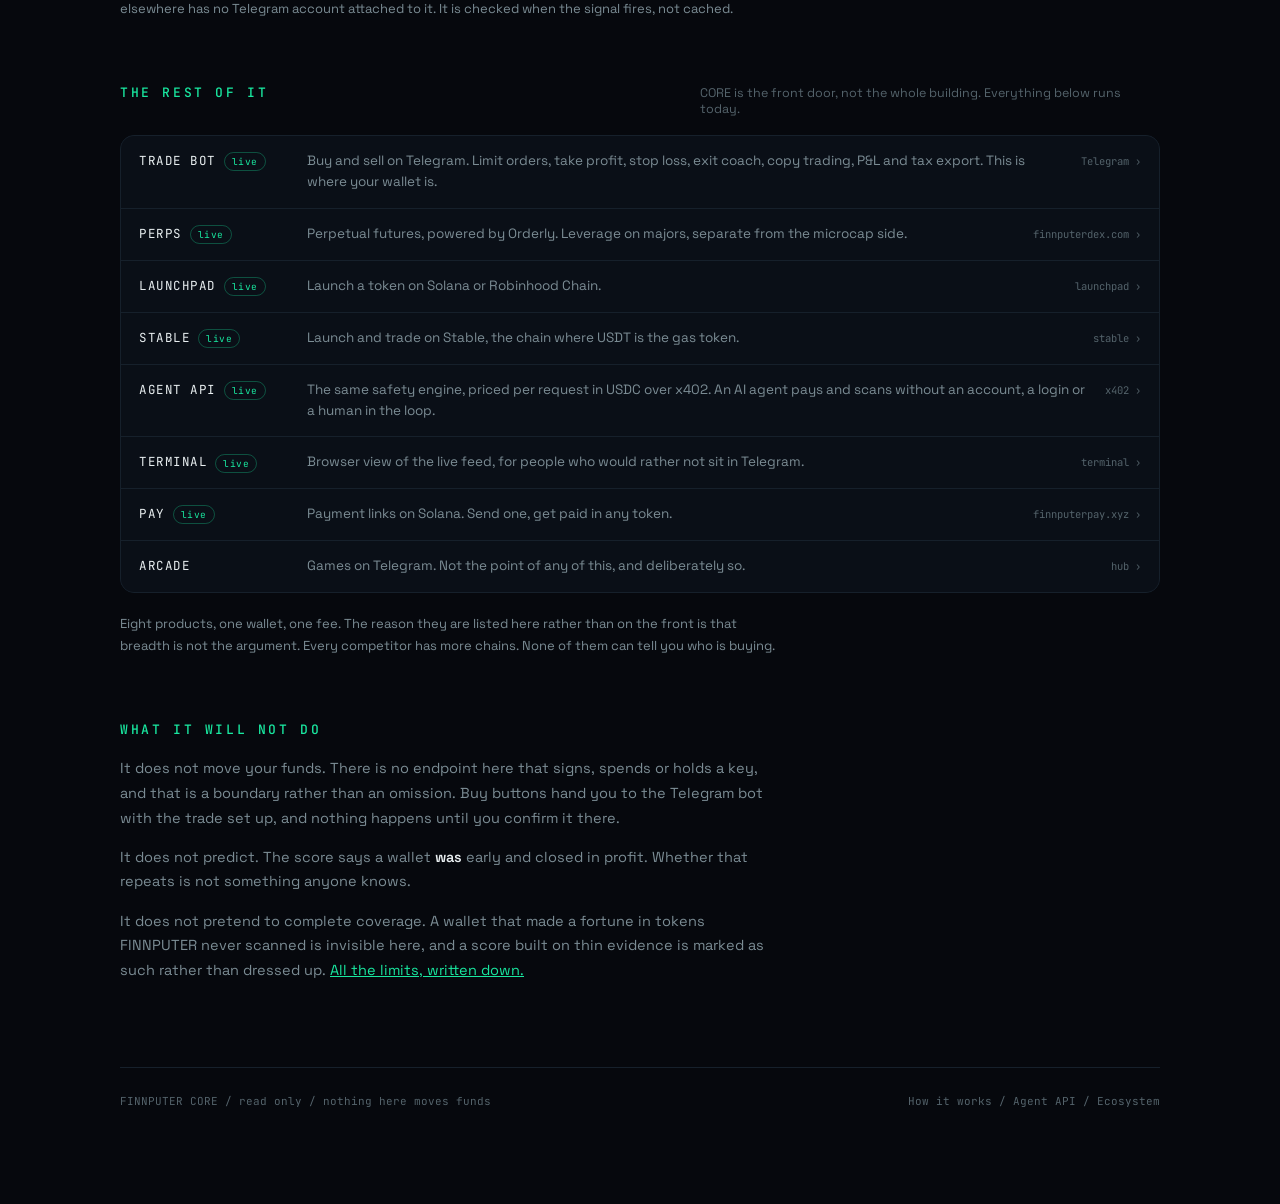
==== commit f8e2d256: "Add files via upload" ====
--- a/index.html
+++ b/index.html
@@ -77,8 +77,27 @@
 </section>
 
 <section class="reveal">
+  <div class="shead"><h2>WHERE TO START</h2>
+    <p>Four pages, four different questions. This one is the first.</p></div>
+  <div class="orient">
+    <a href="/opportunities/" class="here"><span class="tag">NOW</span>
+      <span class="q">Which token are several rated wallets buying right now?</span>
+      <span class="w">The main feed. Start here.</span></a>
+    <a href="/runners/"><span class="tag">BEFORE</span>
+      <span class="q">What did we scan that later ran?</span>
+      <span class="w">The record, measured from the market cap at our first scan.</span></a>
+    <a href="/smart-money/"><span class="tag">WHO</span>
+      <span class="q">Which wallets are worth watching, and why?</span>
+      <span class="w">Rated on measured outcomes, not on follower counts.</span></a>
+    <a href="/buys/"><span class="tag">RAW</span>
+      <span class="q">What is being bought this minute?</span>
+      <span class="w">Every sighting, unfiltered. Noisy on purpose.</span></a>
+  </div>
+</section>
+
+<section class="reveal">
   <div class="shead"><h2>LIVE RIGHT NOW</h2>
-    <p>Refreshes on its own. <a href="/opportunities/" style="color:var(--green)">Full feed</a></p></div>
+    <p>Several rated wallets, one token, one window. Refreshes on its own. <a href="/opportunities/" style="color:var(--green)">Full feed</a></p></div>
   <div class="grid" id="opps"></div>
 </section>
 
@@ -261,7 +280,7 @@
   }
 }
 
-const LABELS = {wallets_scored:"WALLETS SCORED", wallets_elite:"AT 80 PLUS",
+const LABELS = {wallets_scored:"WALLETS SCORED", wallets_elite:"AT THE WATCH BAR",
   runners_seeded:"RUNNERS WITNESSED", sightings_24h:"BUYS SEEN 24H",
   opportunities_live:"LIVE NOW", proofs:"CALLS SEALED"};
 async function loadStats(){
--- a/assets/core.css
+++ b/assets/core.css
@@ -294,3 +294,22 @@
 .filt:hover{color:var(--ink);border-color:rgba(25,232,160,.3)}
 .filt.on{color:var(--green);border-color:rgba(25,232,160,.45);
   background:rgba(25,232,160,.07)}
+
+
+/* ── Orientation strip ────────────────────────────────────────
+   Four pages that all look like "tokens to look at" from the nav
+   alone: Signals, Live buys, Runners, Smart money. A visitor who
+   cannot tell which answers which question clicks one, decides the
+   site repeats itself, and leaves. Each tile therefore leads with
+   the QUESTION, not with the feature name. ── */
+.orient{display:grid;grid-template-columns:repeat(auto-fit,minmax(215px,1fr));
+  gap:10px;margin:0 0 22px}
+.orient a{display:block;border:1px solid var(--line);border-radius:12px;
+  padding:14px 15px;background:var(--panel);transition:border-color .15s}
+.orient a:hover{border-color:var(--green)}
+.orient .tag{display:inline-block;font-size:10.5px;letter-spacing:1px;
+  color:var(--green);margin-bottom:7px}
+.orient .q{display:block;font-size:13.5px;color:var(--ink);font-weight:600;
+  line-height:1.35;margin-bottom:5px}
+.orient .w{display:block;font-size:12px;color:var(--dim);line-height:1.5}
+.orient a.here{border-color:var(--green);background:var(--panel2)}
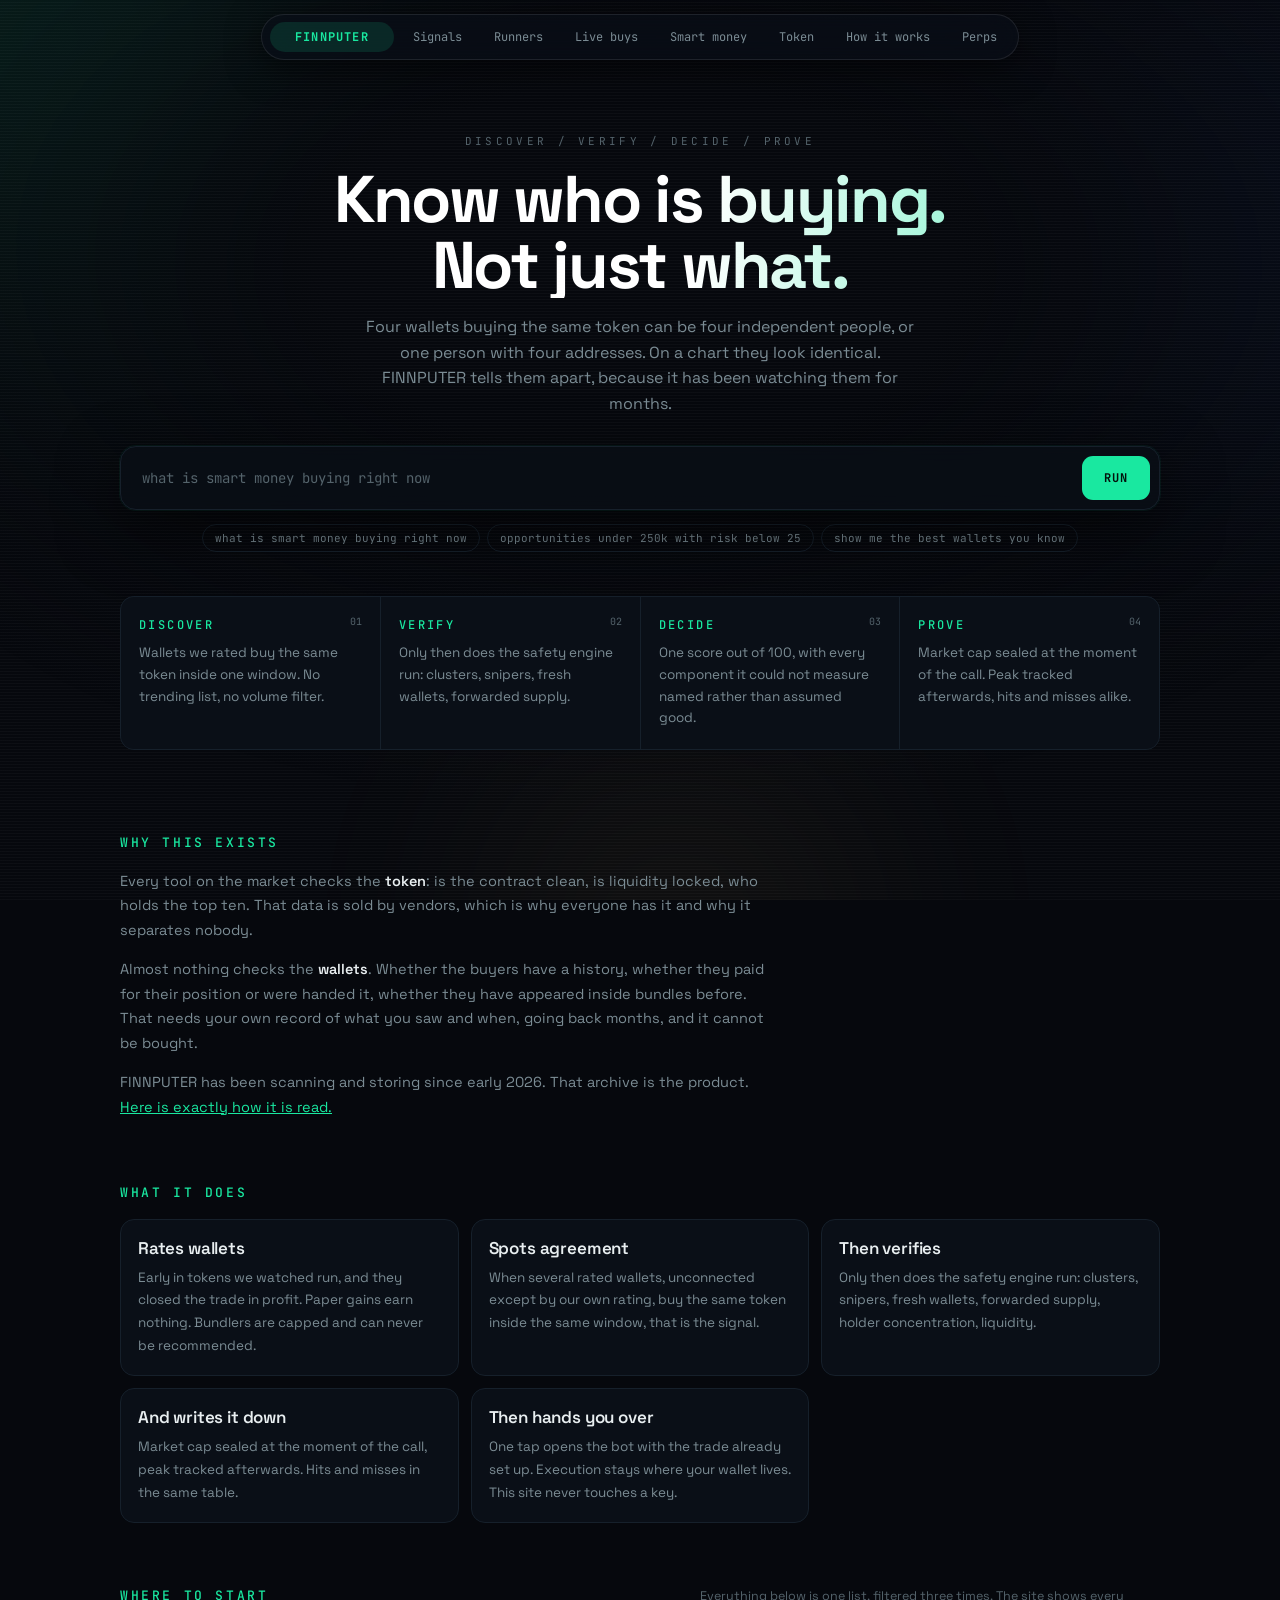
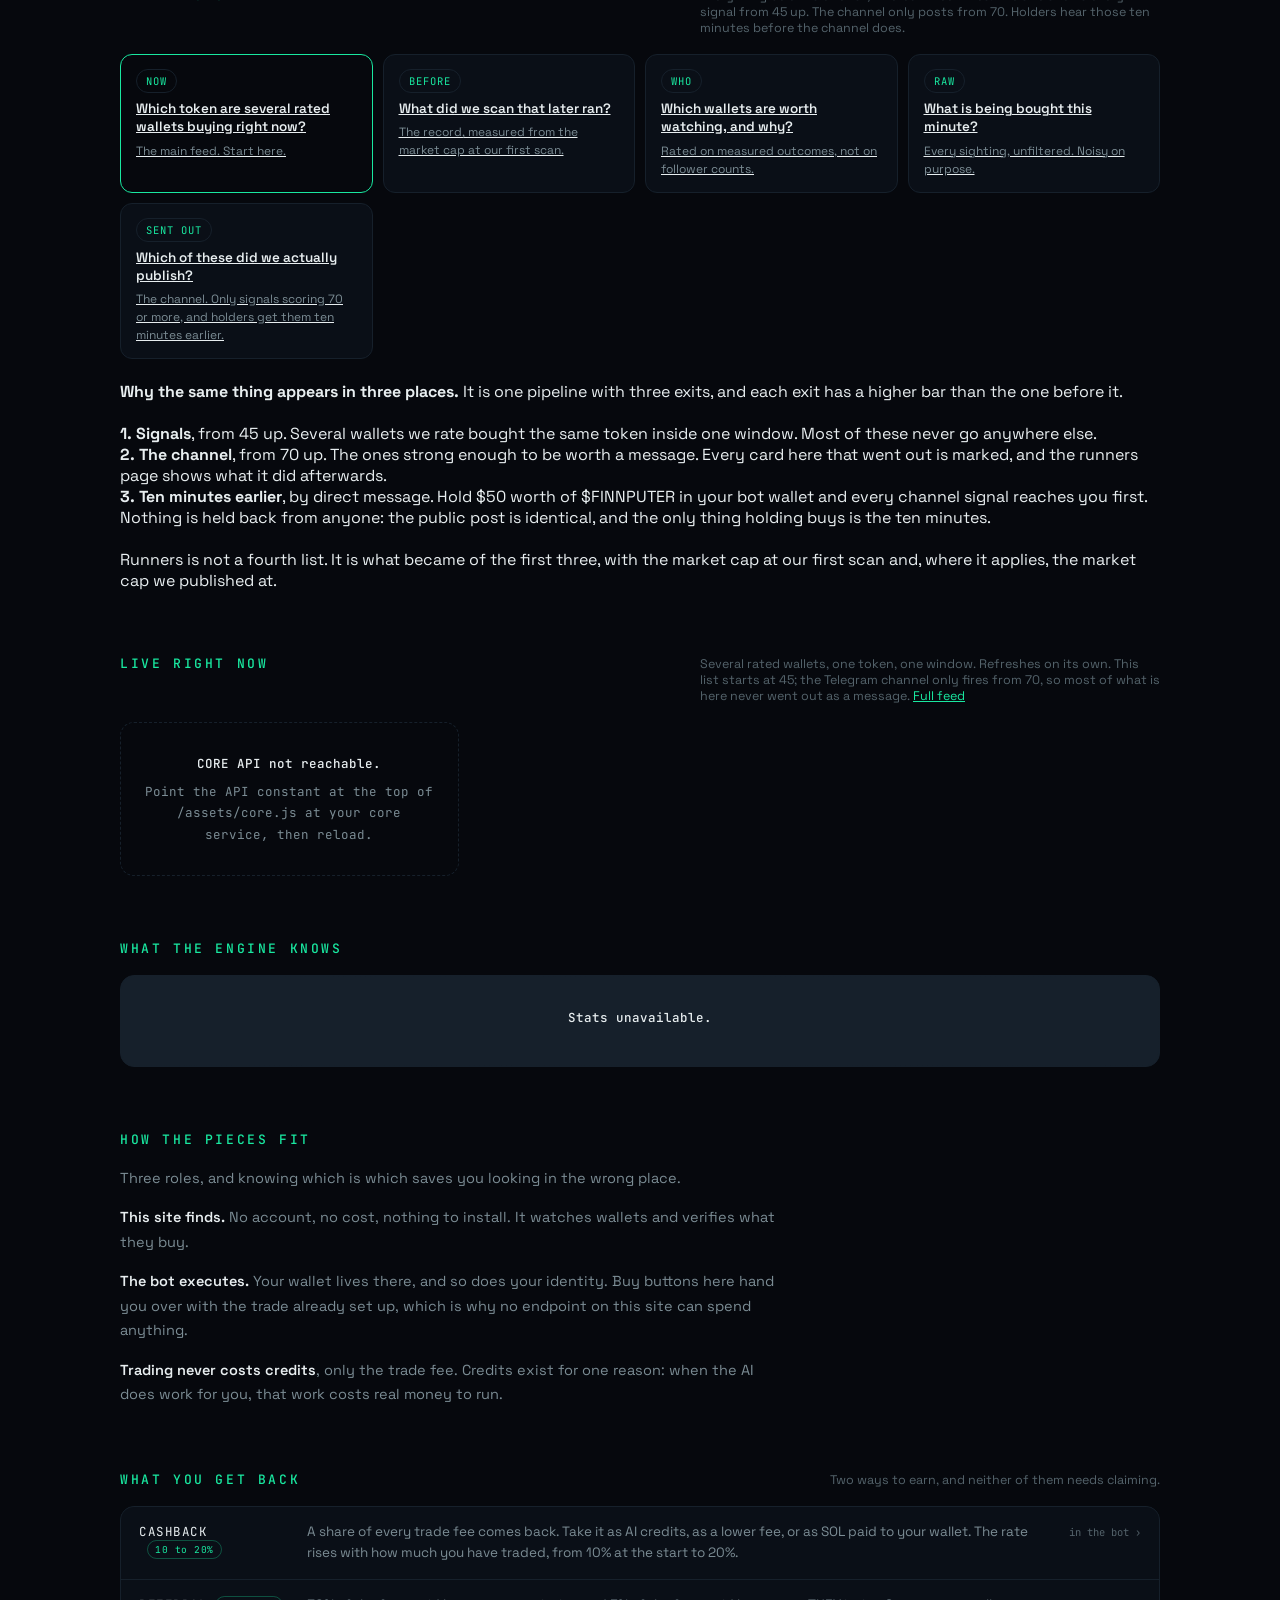
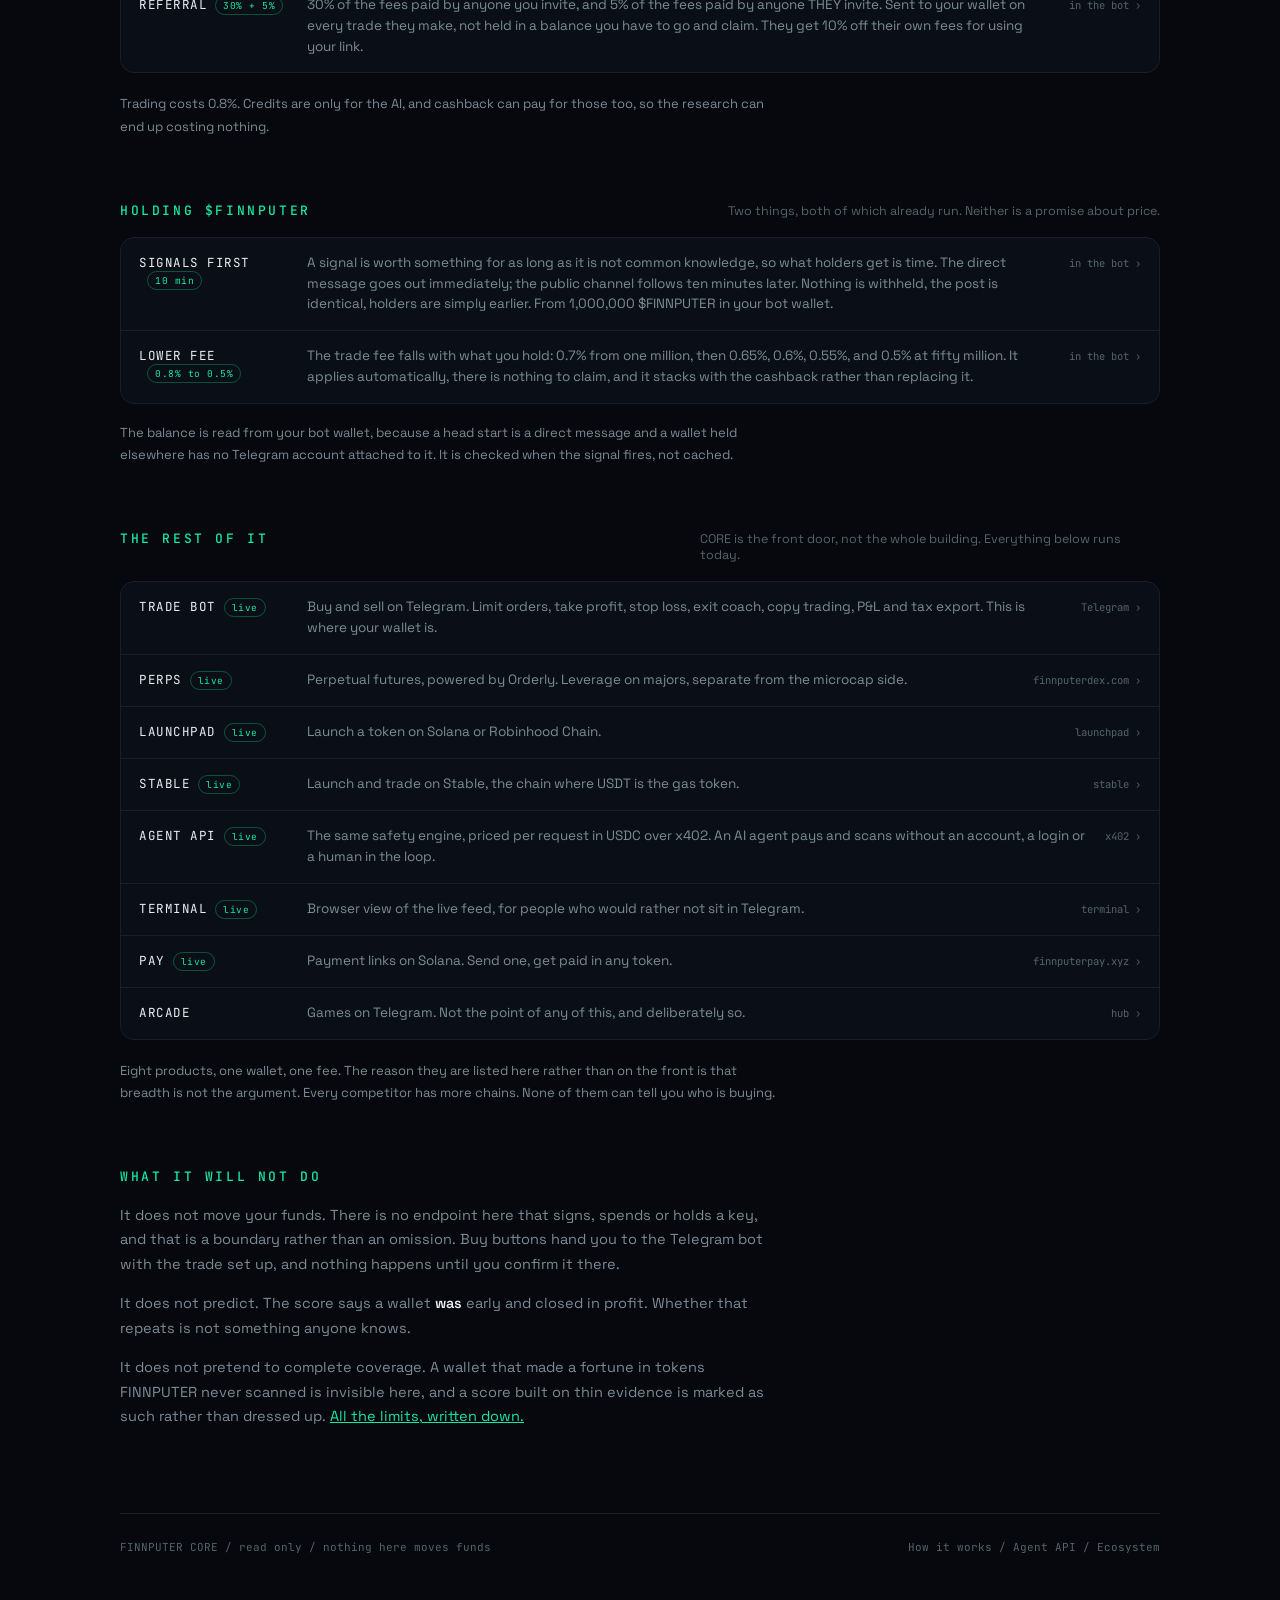
==== commit 788cb3da: "Add files via upload" ====
--- a/index.html
+++ b/index.html
@@ -78,7 +78,9 @@
 
 <section class="reveal">
   <div class="shead"><h2>WHERE TO START</h2>
-    <p>Four pages, four different questions. This one is the first.</p></div>
+    <p>Everything below is one list, filtered three times. The site shows
+    every signal from 45 up. The channel only posts from 70. Holders hear
+    those ten minutes before the channel does.</p></div>
   <div class="orient">
     <a href="/opportunities/" class="here"><span class="tag">NOW</span>
       <span class="q">Which token are several rated wallets buying right now?</span>
@@ -92,12 +94,41 @@
     <a href="/buys/"><span class="tag">RAW</span>
       <span class="q">What is being bought this minute?</span>
       <span class="w">Every sighting, unfiltered. Noisy on purpose.</span></a>
+    <a href="https://t.me/FinnputerTrade"><span class="tag">SENT OUT</span>
+      <span class="q">Which of these did we actually publish?</span>
+      <span class="w">The channel. Only signals scoring 70 or more, and
+      holders get them ten minutes earlier.</span></a>
+  </div>
+
+  <div class="featnote" style="margin-top:18px">
+    <b>Why the same thing appears in three places.</b>
+    It is one pipeline with three exits, and each exit has a higher bar than
+    the one before it.
+    <br><br>
+    <b>1. Signals</b>, from 45 up. Several wallets we rate bought the same
+    token inside one window. Most of these never go anywhere else.
+    <br>
+    <b>2. The channel</b>, from 70 up. The ones strong enough to be worth a
+    message. Every card here that went out is marked, and the runners page
+    shows what it did afterwards.
+    <br>
+    <b>3. Ten minutes earlier</b>, by direct message. Hold $50 worth of
+    $FINNPUTER in your bot wallet and every channel signal reaches you first.
+    Nothing is held back from anyone: the public post is identical, and the
+    only thing holding buys is the ten minutes.
+    <br><br>
+    Runners is not a fourth list. It is what became of the first three, with
+    the market cap at our first scan and, where it applies, the market cap we
+    published at.
   </div>
 </section>
 
 <section class="reveal">
   <div class="shead"><h2>LIVE RIGHT NOW</h2>
-    <p>Several rated wallets, one token, one window. Refreshes on its own. <a href="/opportunities/" style="color:var(--green)">Full feed</a></p></div>
+    <p>Several rated wallets, one token, one window. Refreshes on its own.
+    This list starts at 45; the Telegram channel only fires from 70, so most
+    of what is here never went out as a message.
+    <a href="/opportunities/" style="color:var(--green)">Full feed</a></p></div>
   <div class="grid" id="opps"></div>
 </section>
 
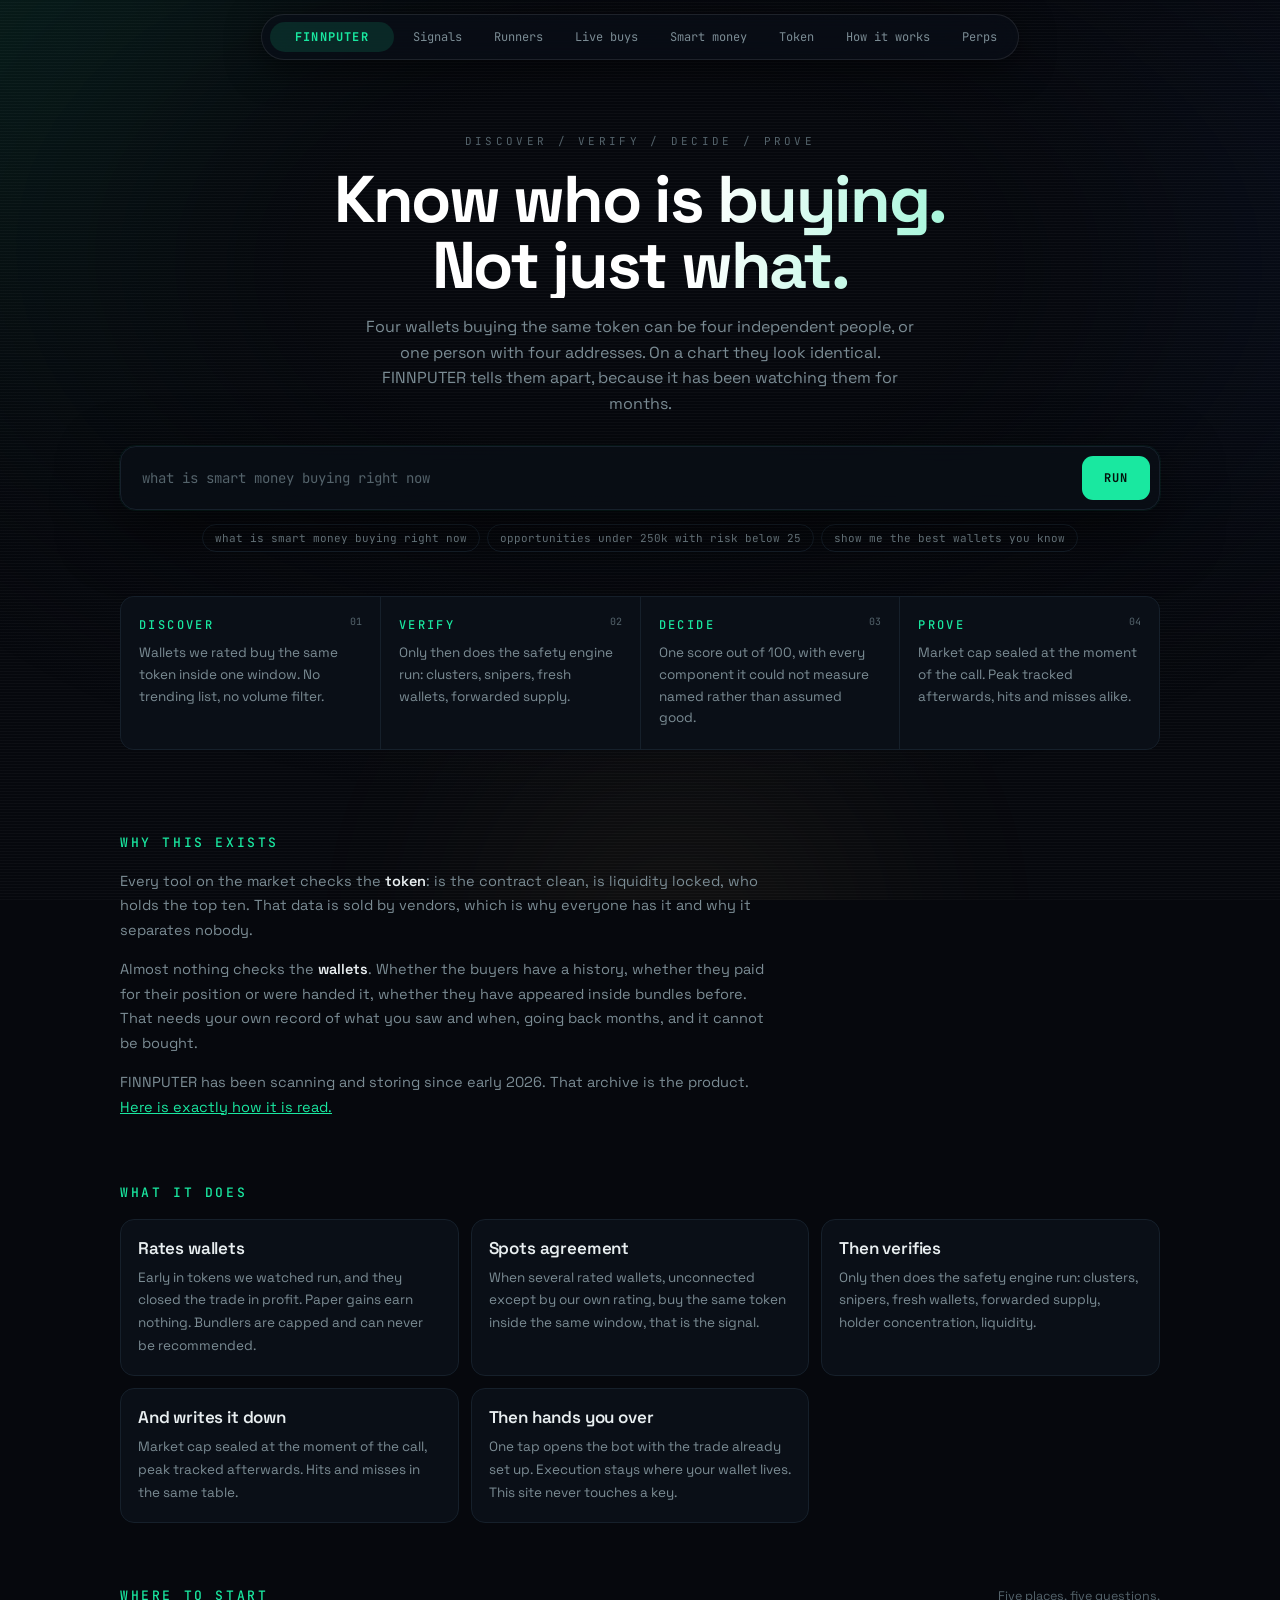
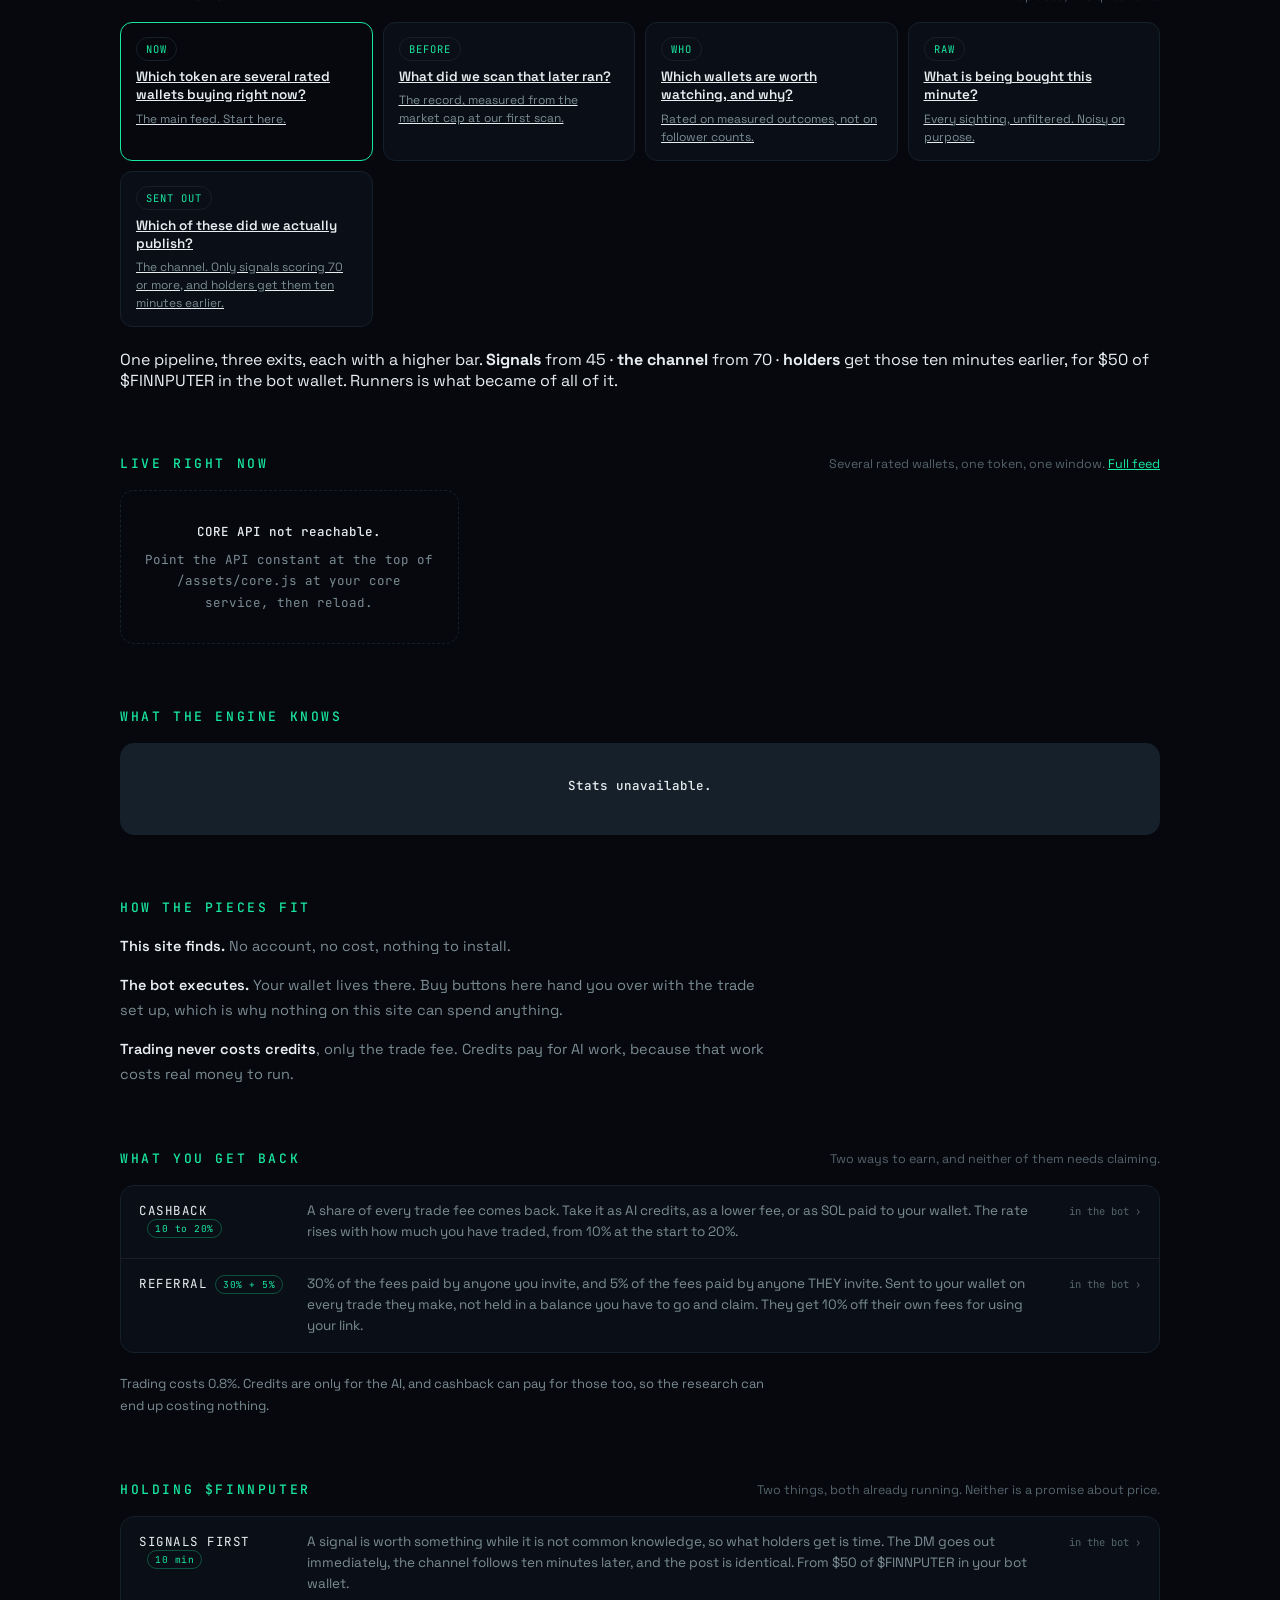
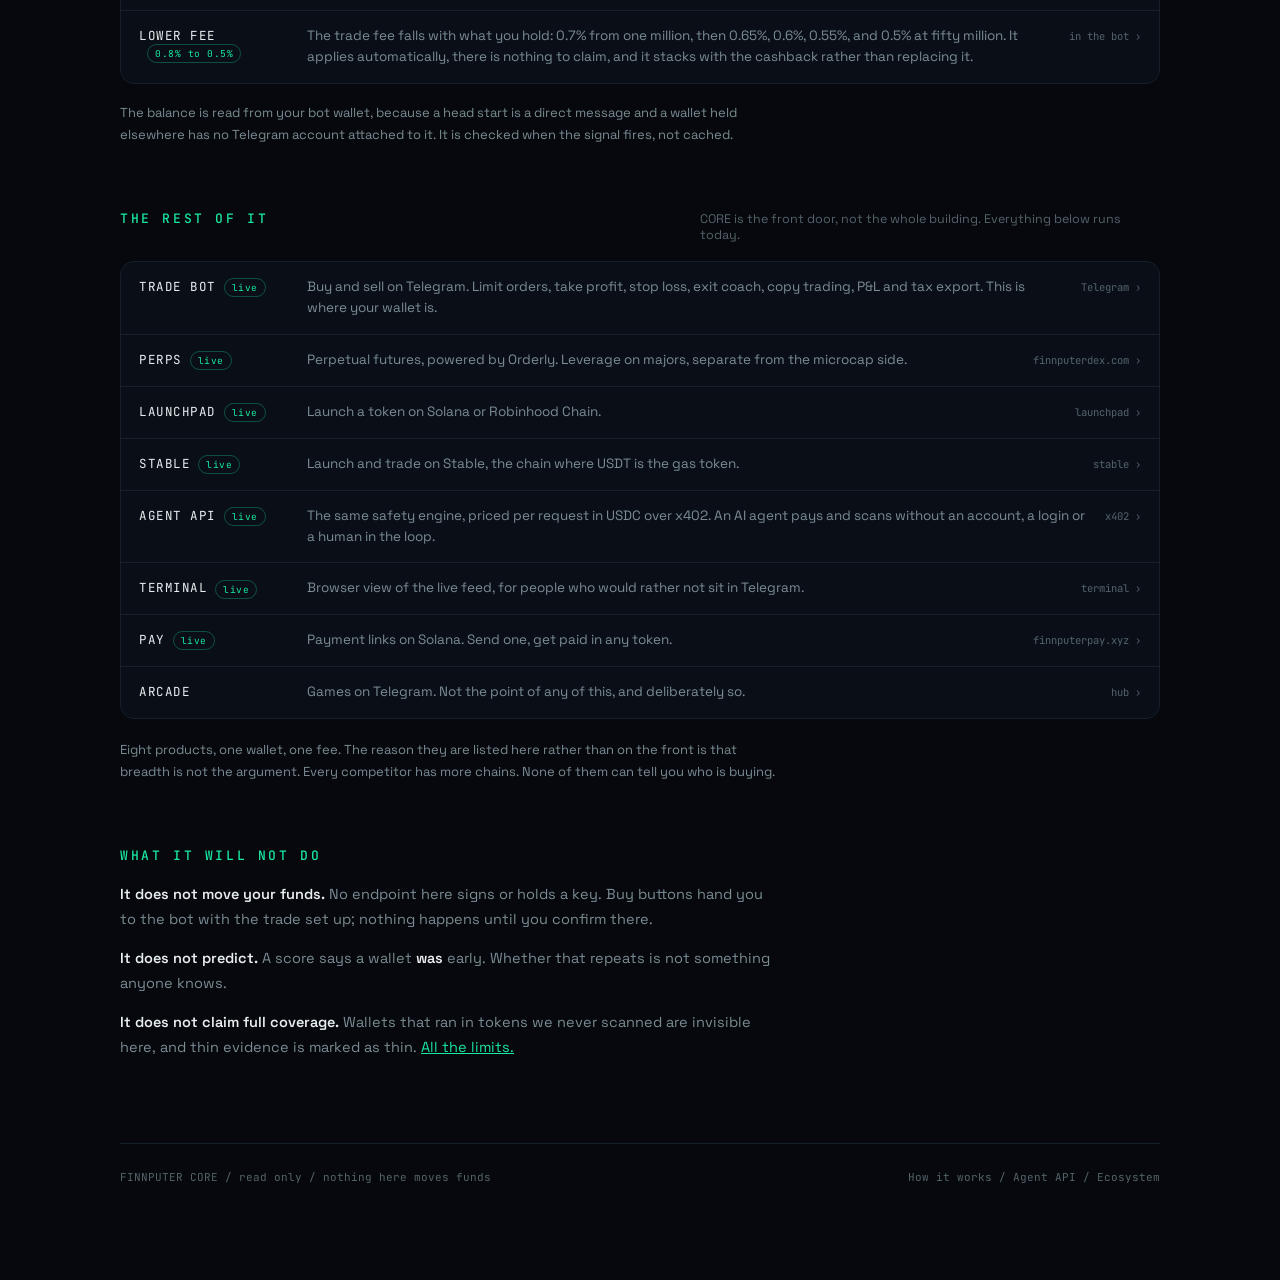
==== commit 75c0592b: "Add files via upload" ====
--- a/index.html
+++ b/index.html
@@ -78,9 +78,7 @@
 
 <section class="reveal">
   <div class="shead"><h2>WHERE TO START</h2>
-    <p>Everything below is one list, filtered three times. The site shows
-    every signal from 45 up. The channel only posts from 70. Holders hear
-    those ten minutes before the channel does.</p></div>
+    <p>Five places, five questions.</p></div>
   <div class="orient">
     <a href="/opportunities/" class="here"><span class="tag">NOW</span>
       <span class="q">Which token are several rated wallets buying right now?</span>
@@ -101,33 +99,16 @@
   </div>
 
   <div class="featnote" style="margin-top:18px">
-    <b>Why the same thing appears in three places.</b>
-    It is one pipeline with three exits, and each exit has a higher bar than
-    the one before it.
-    <br><br>
-    <b>1. Signals</b>, from 45 up. Several wallets we rate bought the same
-    token inside one window. Most of these never go anywhere else.
-    <br>
-    <b>2. The channel</b>, from 70 up. The ones strong enough to be worth a
-    message. Every card here that went out is marked, and the runners page
-    shows what it did afterwards.
-    <br>
-    <b>3. Ten minutes earlier</b>, by direct message. Hold $50 worth of
-    $FINNPUTER in your bot wallet and every channel signal reaches you first.
-    Nothing is held back from anyone: the public post is identical, and the
-    only thing holding buys is the ten minutes.
-    <br><br>
-    Runners is not a fourth list. It is what became of the first three, with
-    the market cap at our first scan and, where it applies, the market cap we
-    published at.
+    One pipeline, three exits, each with a higher bar.
+    <b>Signals</b> from 45 &middot; <b>the channel</b> from 70 &middot;
+    <b>holders</b> get those ten minutes earlier, for $50 of $FINNPUTER in
+    the bot wallet. Runners is what became of all of it.
   </div>
 </section>
 
 <section class="reveal">
   <div class="shead"><h2>LIVE RIGHT NOW</h2>
-    <p>Several rated wallets, one token, one window. Refreshes on its own.
-    This list starts at 45; the Telegram channel only fires from 70, so most
-    of what is here never went out as a message.
+    <p>Several rated wallets, one token, one window.
     <a href="/opportunities/" style="color:var(--green)">Full feed</a></p></div>
   <div class="grid" id="opps"></div>
 </section>
@@ -139,10 +120,9 @@
 
 <section class="reveal">
   <div class="shead"><h2>HOW THE PIECES FIT</h2></div>
-  <p class="body">Three roles, and knowing which is which saves you looking in the wrong place.</p>
-  <p class="body"><b>This site finds.</b> No account, no cost, nothing to install. It watches wallets and verifies what they buy.</p>
-  <p class="body"><b>The bot executes.</b> Your wallet lives there, and so does your identity. Buy buttons here hand you over with the trade already set up, which is why no endpoint on this site can spend anything.</p>
-  <p class="body"><b>Trading never costs credits</b>, only the trade fee. Credits exist for one reason: when the AI does work for you, that work costs real money to run.</p>
+  <p class="body"><b>This site finds.</b> No account, no cost, nothing to install.</p>
+  <p class="body"><b>The bot executes.</b> Your wallet lives there. Buy buttons here hand you over with the trade set up, which is why nothing on this site can spend anything.</p>
+  <p class="body"><b>Trading never costs credits</b>, only the trade fee. Credits pay for AI work, because that work costs real money to run.</p>
 </section>
 
 <section class="reveal">
@@ -175,17 +155,15 @@
 <section class="reveal">
   <div class="shead">
     <h2>HOLDING $FINNPUTER</h2>
-    <p>Two things, both of which already run. Neither is a promise about
-       price.</p>
+    <p>Two things, both already running. Neither is a promise about price.</p>
   </div>
   <div class="eco">
     <a href="https://t.me/FinnputerTradeBot" target="_blank" rel="noopener">
       <span class="eco-name">SIGNALS FIRST<span class="eco-tag live">10 min</span></span>
-      <span class="eco-what">A signal is worth something for as long as it is
-        not common knowledge, so what holders get is time. The direct message
-        goes out immediately; the public channel follows ten minutes later.
-        Nothing is withheld, the post is identical, holders are simply
-        earlier. From 1,000,000 $FINNPUTER in your bot wallet.</span>
+      <span class="eco-what">A signal is worth something while it is not
+        common knowledge, so what holders get is time. The DM goes out
+        immediately, the channel follows ten minutes later, and the post is
+        identical. From $50 of $FINNPUTER in your bot wallet.</span>
       <span class="eco-go">in the bot &rsaquo;</span></a>
 
     <a href="https://t.me/FinnputerTradeBot" target="_blank" rel="noopener">
@@ -263,9 +241,9 @@
 
 <section class="reveal">
   <div class="shead"><h2>WHAT IT WILL NOT DO</h2></div>
-  <p class="body">It does not move your funds. There is no endpoint here that signs, spends or holds a key, and that is a boundary rather than an omission. Buy buttons hand you to the Telegram bot with the trade set up, and nothing happens until you confirm it there.</p>
-  <p class="body">It does not predict. The score says a wallet <b>was</b> early and closed in profit. Whether that repeats is not something anyone knows.</p>
-  <p class="body">It does not pretend to complete coverage. A wallet that made a fortune in tokens FINNPUTER never scanned is invisible here, and a score built on thin evidence is marked as such rather than dressed up. <a href="/how/" style="color:var(--green)">All the limits, written down.</a></p>
+  <p class="body"><b>It does not move your funds.</b> No endpoint here signs or holds a key. Buy buttons hand you to the bot with the trade set up; nothing happens until you confirm there.</p>
+  <p class="body"><b>It does not predict.</b> A score says a wallet <b>was</b> early. Whether that repeats is not something anyone knows.</p>
+  <p class="body"><b>It does not claim full coverage.</b> Wallets that ran in tokens we never scanned are invisible here, and thin evidence is marked as thin. <a href="/how/" style="color:var(--green)">All the limits.</a></p>
 </section>
 
 </div>
@@ -314,6 +292,21 @@
 const LABELS = {wallets_scored:"WALLETS SCORED", wallets_elite:"AT THE WATCH BAR",
   runners_seeded:"RUNNERS WITNESSED", sightings_24h:"BUYS SEEN 24H",
   opportunities_live:"LIVE NOW", proofs:"CALLS SEALED"};
+
+// How FAR the record goes, not just how many entries it has.
+//
+// The counters said there were N runners and never how high any of them
+// went, which is the one number a visitor actually wants. These are the
+// three that answer it, and the middle one is the honest one: a median
+// cannot be inflated by a single outlier the way a best or a sum can.
+//
+// Rendered separately because countUp walks integers and these are
+// multiples, where the decimal is the whole point.
+const MULTIPLES = [
+  ["best_multiple", "BIGGEST RUNNER"],
+  ["median_multiple", "TYPICAL RUNNER"],
+  ["best_published_multiple", "BEST WE PUBLISHED"],
+];
 async function loadStats(){
   const box = $("#stats");
   try{
@@ -322,6 +315,16 @@
     Object.entries(LABELS).forEach(([k,l]) => {
       const s = el("div","stat"); s.innerHTML = `<b>0</b><span>${l}</span>`;
       box.append(s); countUp(s.querySelector("b"), Number(d[k]||0));
+    });
+    MULTIPLES.forEach(([k,l]) => {
+      const v = Number(d[k] || 0);
+      // A figure we do not have is left out, not shown as 0.0x. A zero here
+      // would read as "nothing ever ran", which is a claim rather than a
+      // missing number.
+      if (!v) return;
+      const s = el("div","stat");
+      s.innerHTML = `<b>${v.toFixed(1)}x</b><span>${l}</span>`;
+      box.append(s);
     });
     const h = await api("/health");
     const cov = $("#coverage");
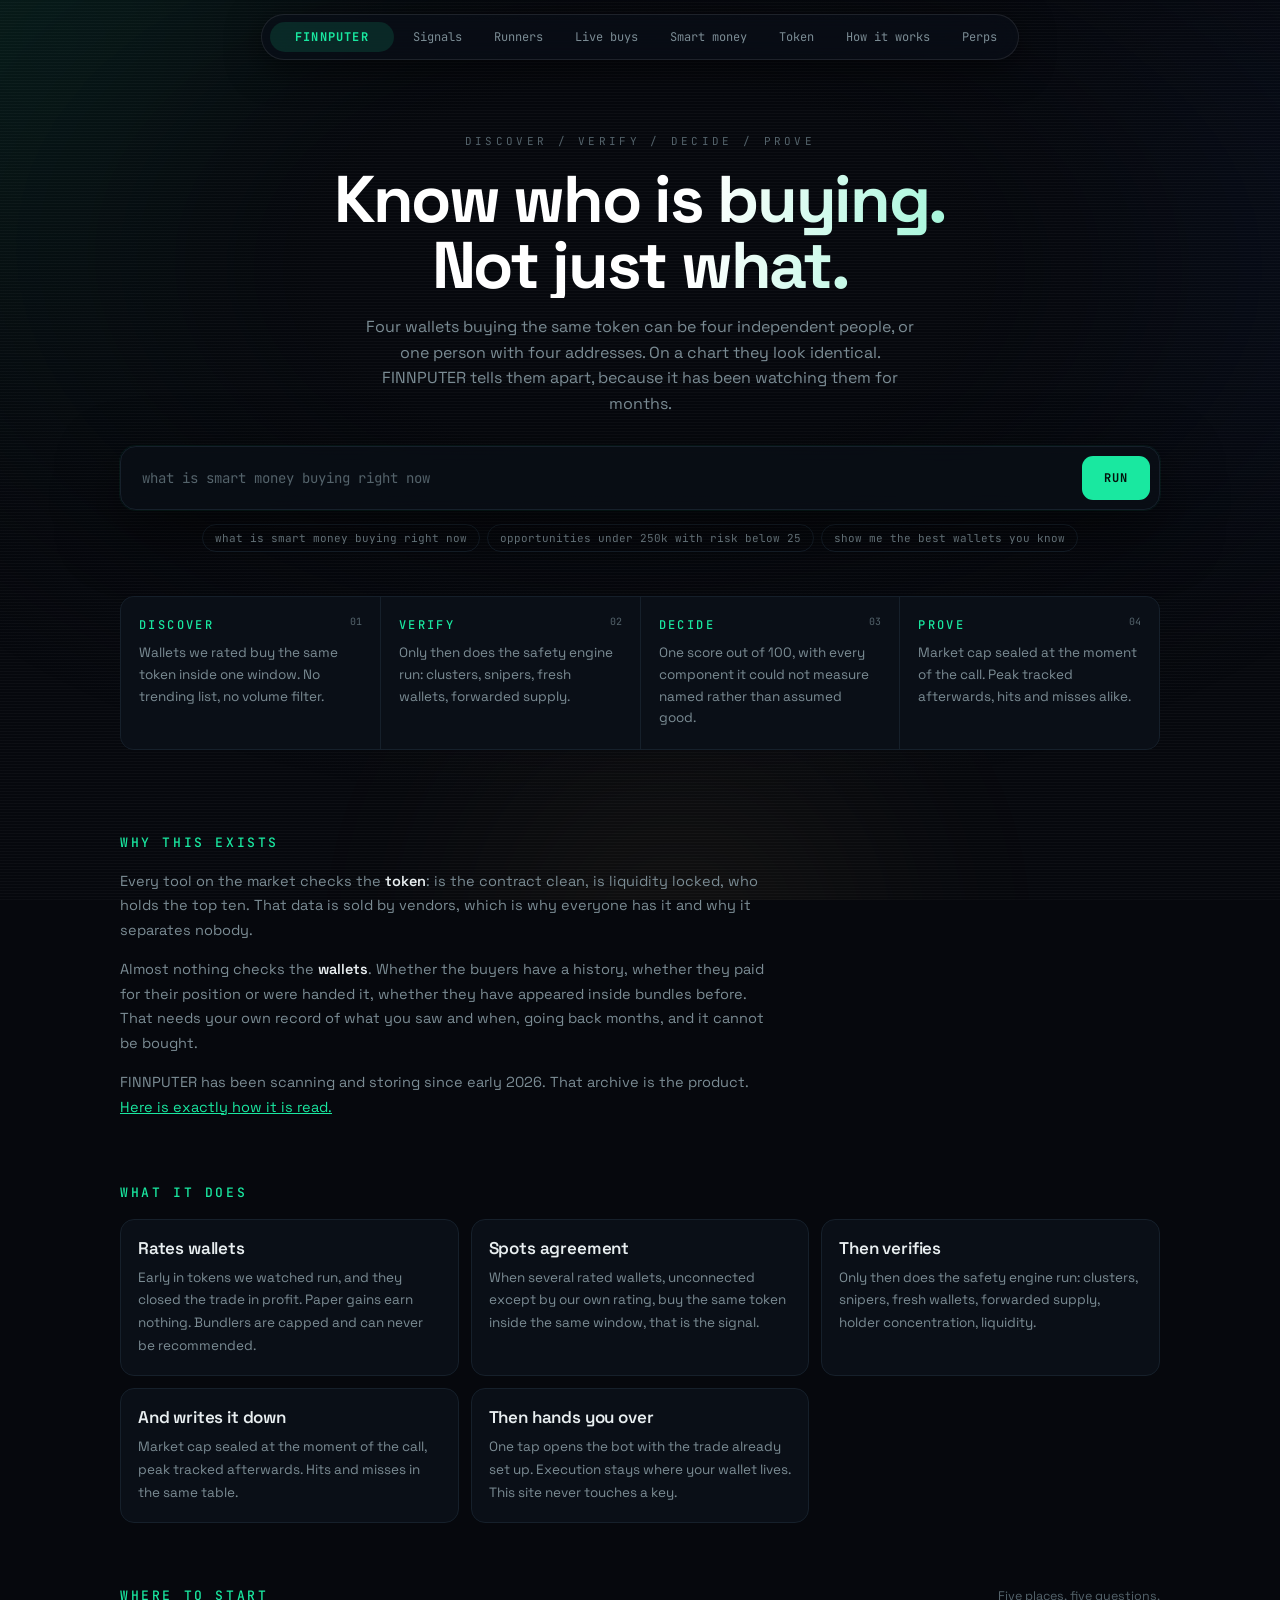
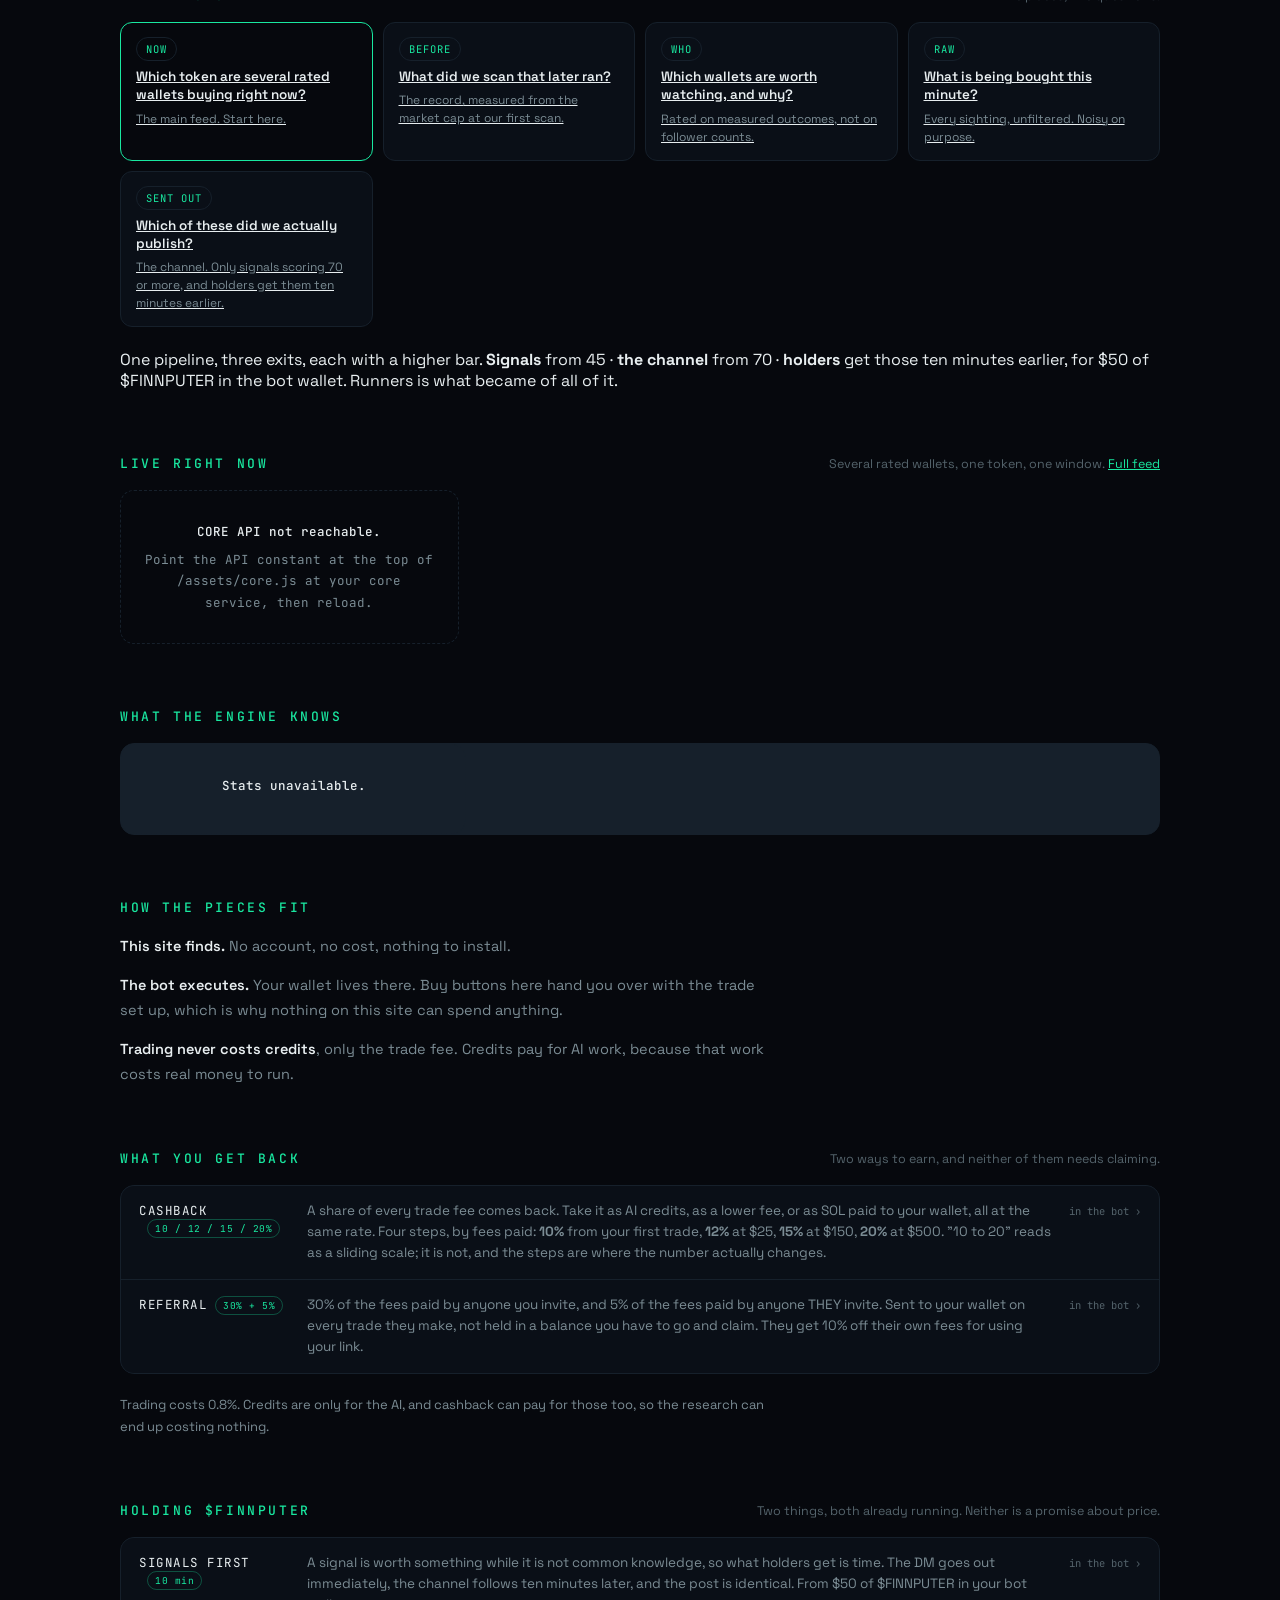
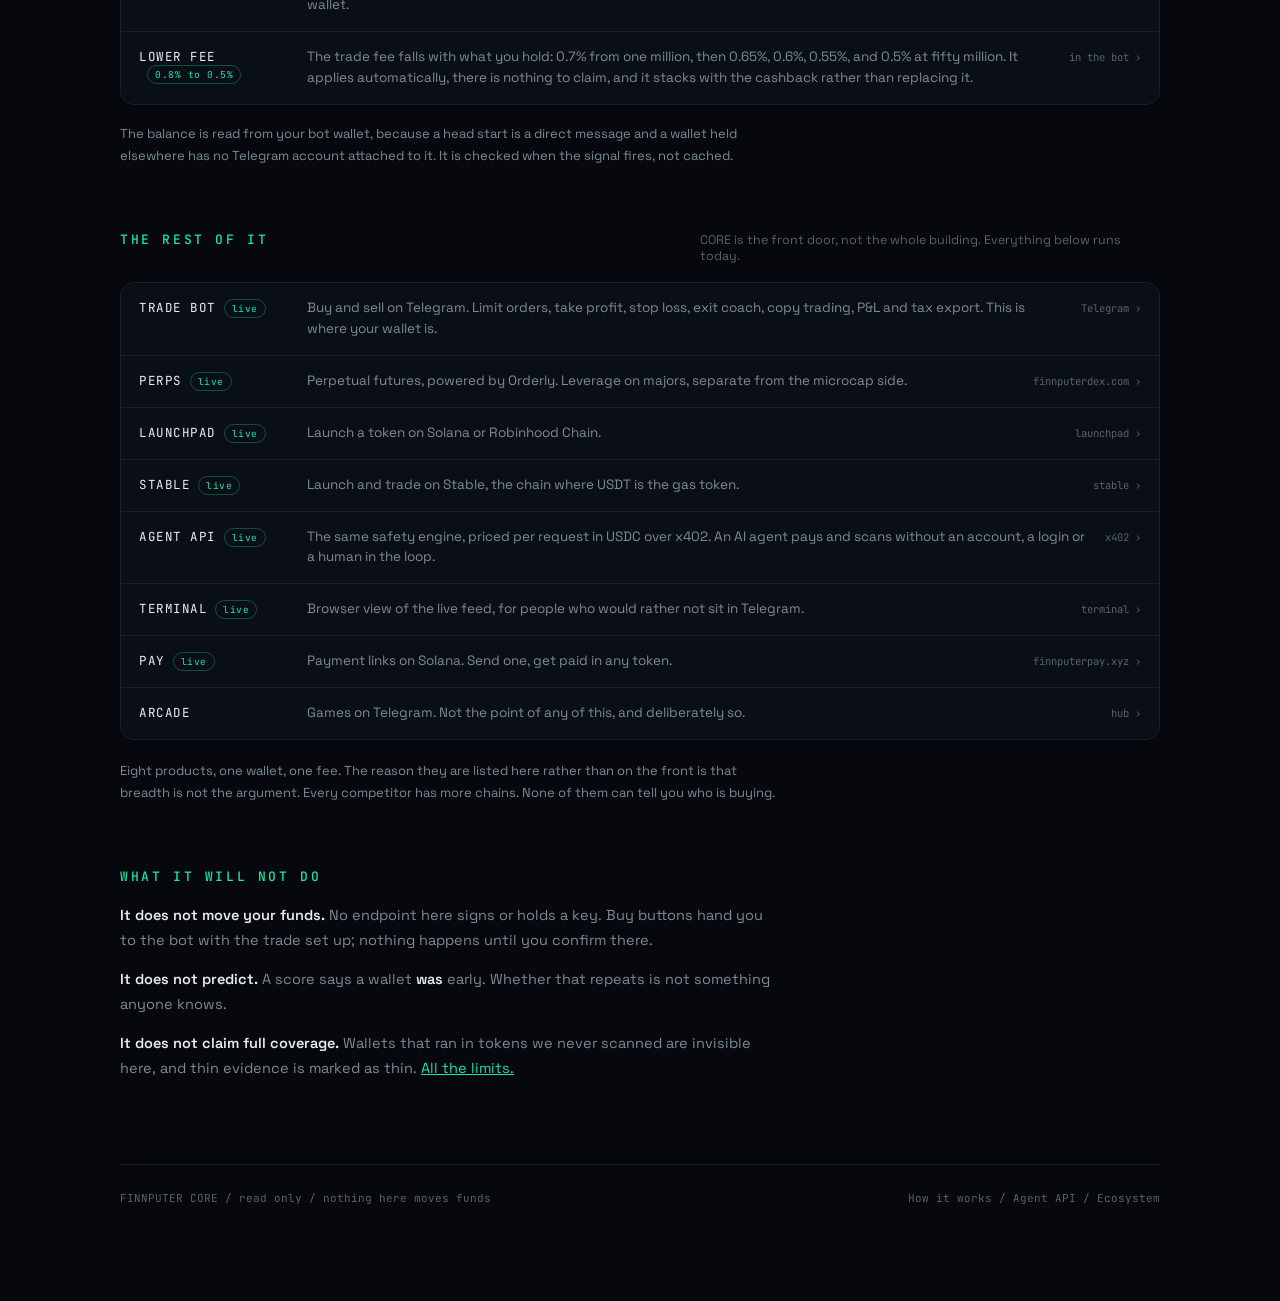
==== commit 10ed485e: "Add files via upload" ====
--- a/index.html
+++ b/index.html
@@ -132,10 +132,13 @@
   </div>
   <div class="eco">
     <a href="https://t.me/FinnputerTradeBot" target="_blank" rel="noopener">
-      <span class="eco-name">CASHBACK<span class="eco-tag live">10 to 20%</span></span>
+      <span class="eco-name">CASHBACK<span class="eco-tag live">10 / 12 / 15 / 20%</span></span>
       <span class="eco-what">A share of every trade fee comes back. Take it as
-        AI credits, as a lower fee, or as SOL paid to your wallet. The rate
-        rises with how much you have traded, from 10% at the start to 20%.</span>
+        AI credits, as a lower fee, or as SOL paid to your wallet, all at the
+        same rate. Four steps, by fees paid: <b>10%</b> from your first trade,
+        <b>12%</b> at $25, <b>15%</b> at $150, <b>20%</b> at $500. "10 to 20"
+        reads as a sliding scale; it is not, and the steps are where the
+        number actually changes.</span>
       <span class="eco-go">in the bot &rsaquo;</span></a>
 
     <a href="https://t.me/FinnputerTradeBot" target="_blank" rel="noopener">
--- a/assets/core.css
+++ b/assets/core.css
@@ -132,8 +132,14 @@
 .tbl .n{text-align:right}
 .scroll{overflow-x:auto;scrollbar-width:thin}
 
+/* Three columns, because there are nine tiles.
+   auto-fit put six across on a wide screen and left three empty cells
+   sitting in a row underneath, which reads as missing data rather than as
+   a layout that ran out of content. Nine divides by three, so three rows
+   come out full. Narrow screens fall back to auto-fit below. */
 .stats{display:grid;gap:1px;grid-template-columns:repeat(auto-fit,minmax(148px,1fr));
   background:var(--line);border:1px solid var(--line);border-radius:14px;overflow:hidden}
+@media(min-width:820px){.stats{grid-template-columns:repeat(3,1fr)}}
 .stat{background:var(--panel);padding:19px 17px}
 .stat b{display:block;font-family:var(--mono);font-size:25px;font-weight:700;color:var(--green)}
 .stat span{display:block;font-family:var(--mono);font-size:10px;letter-spacing:.13em;color:var(--faint);margin-top:6px}
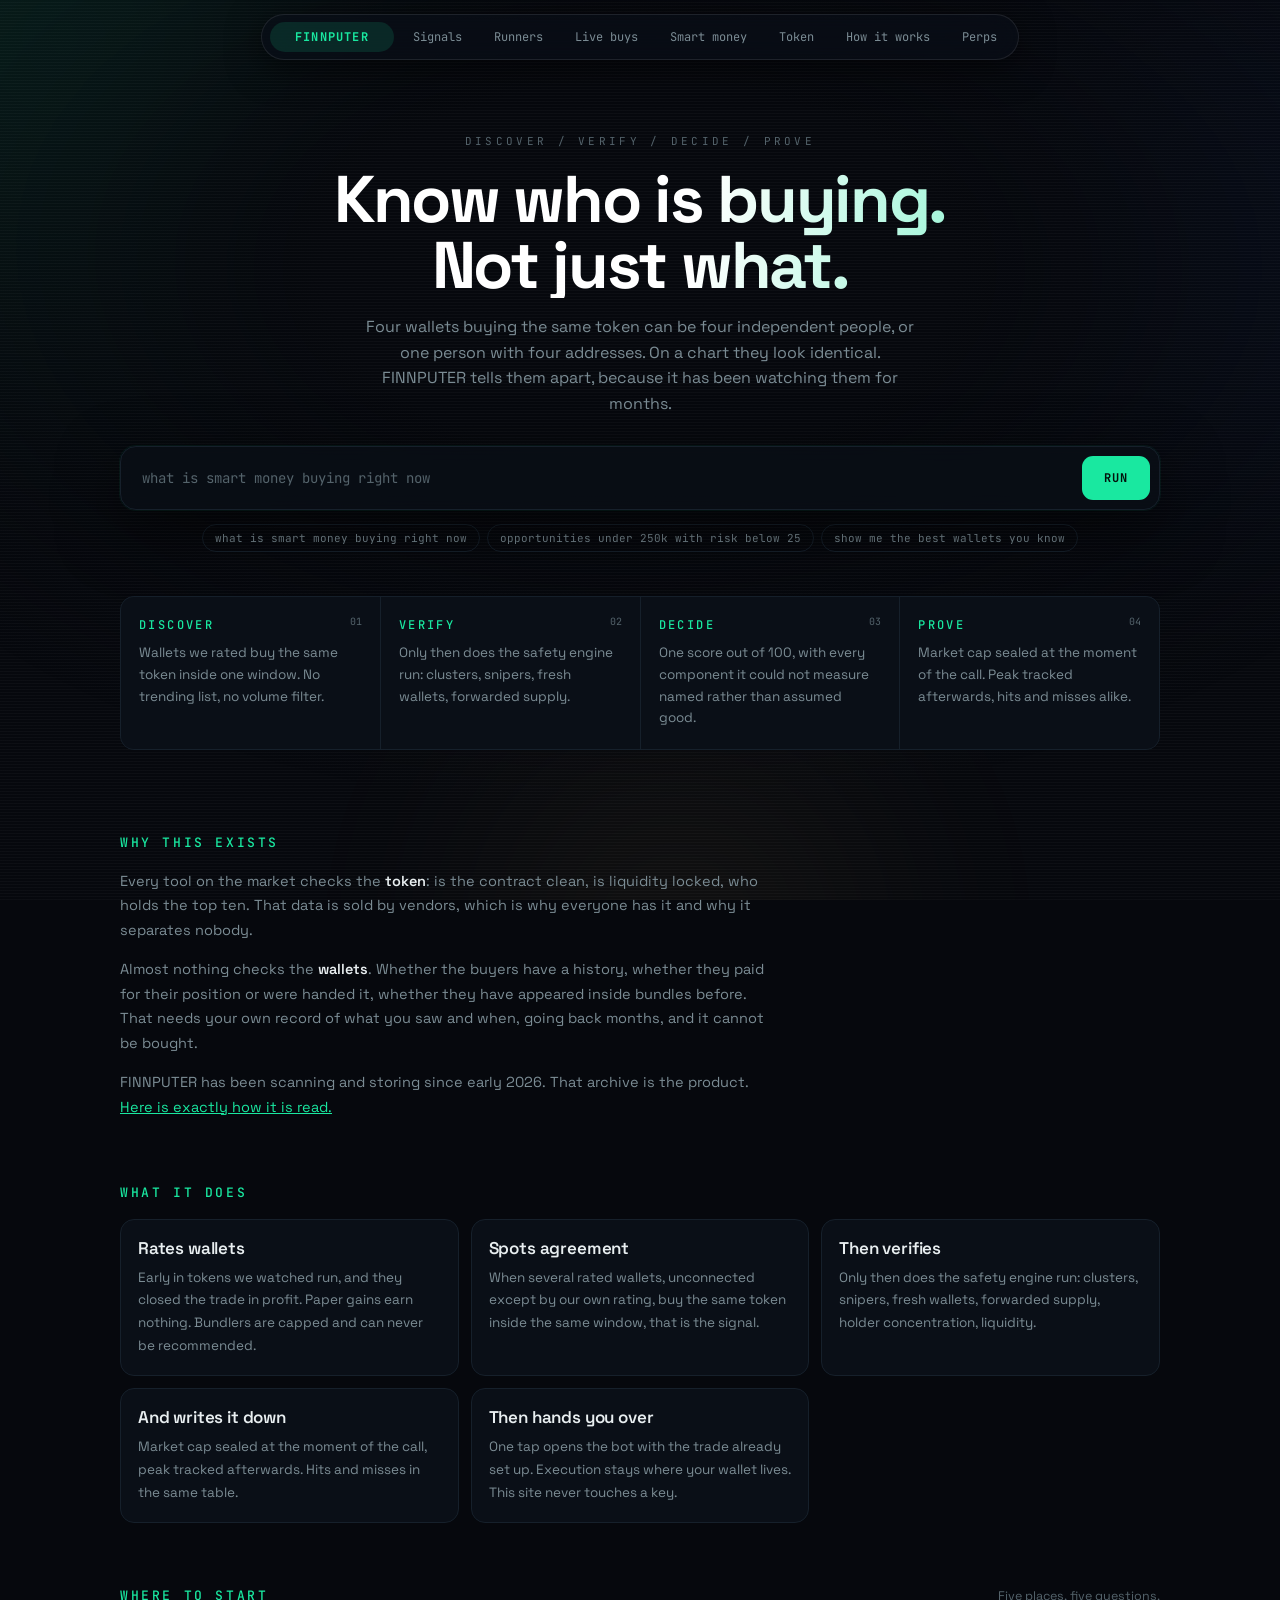
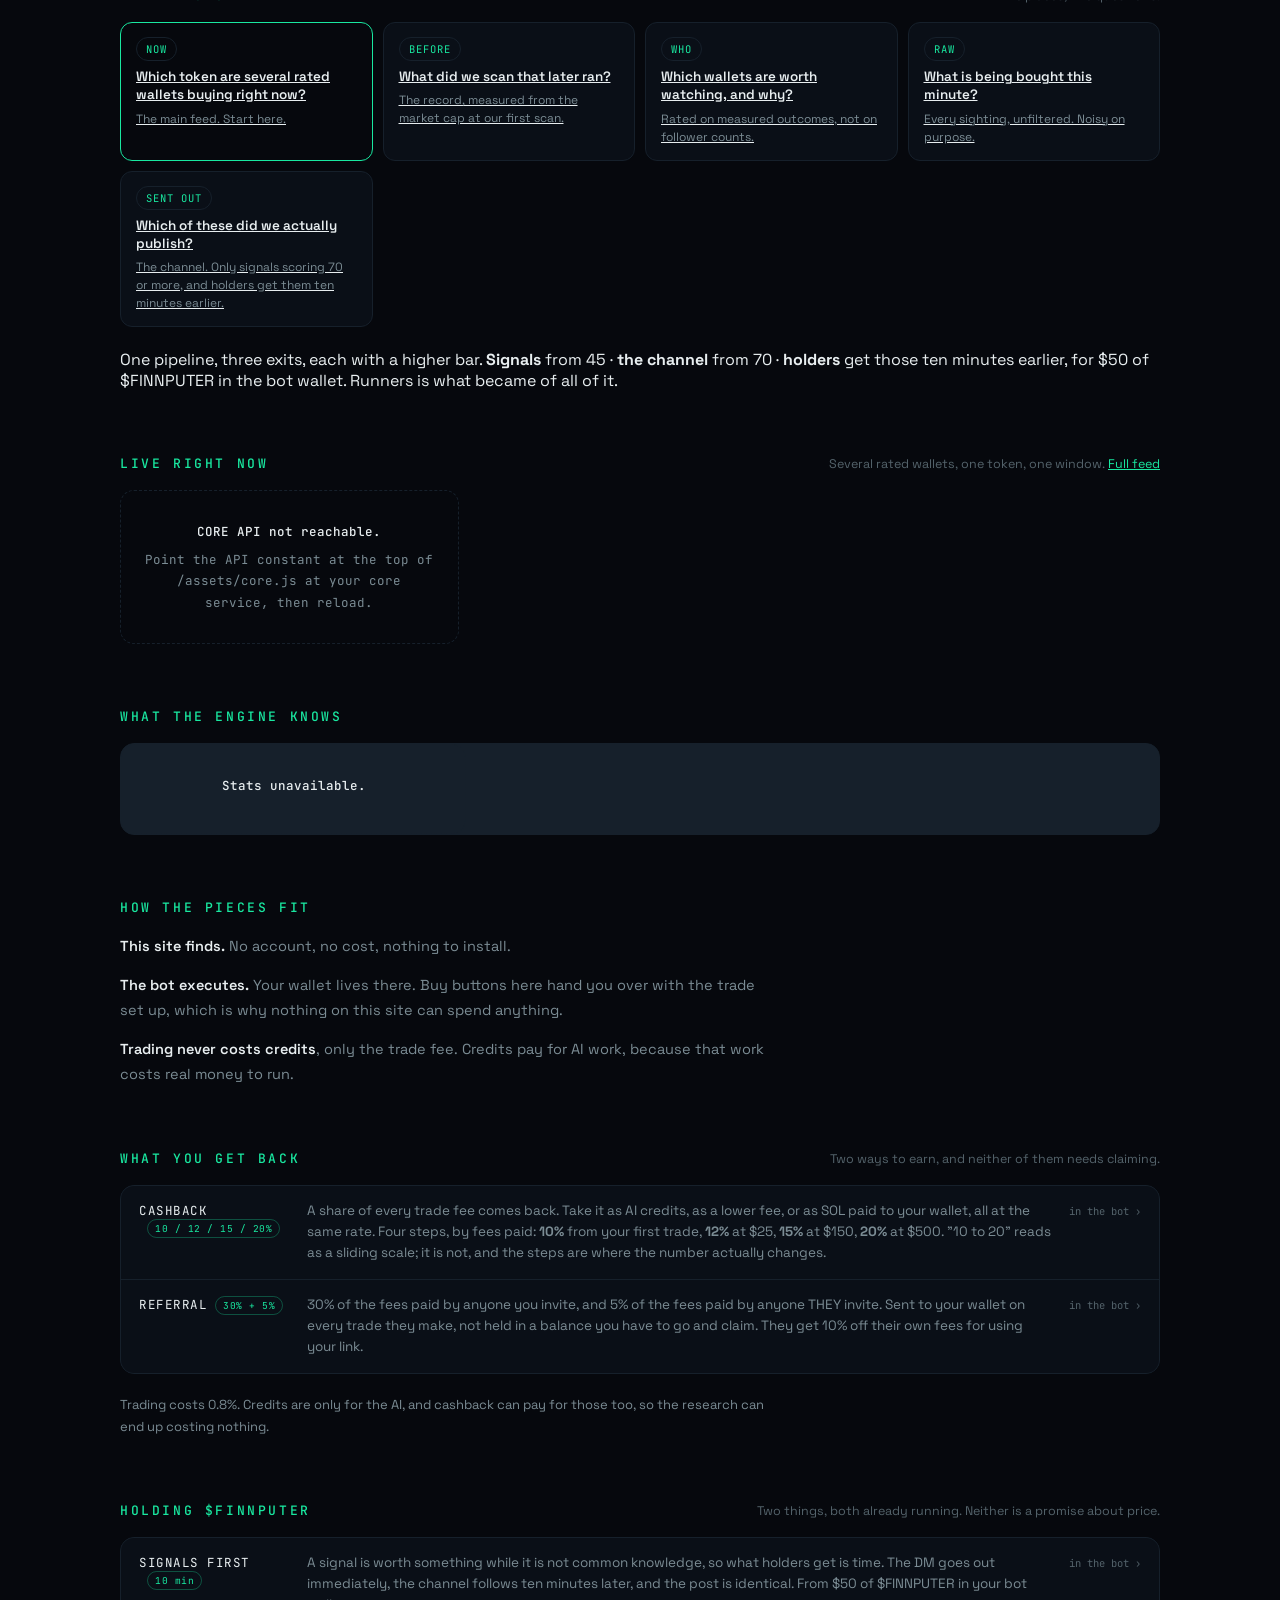
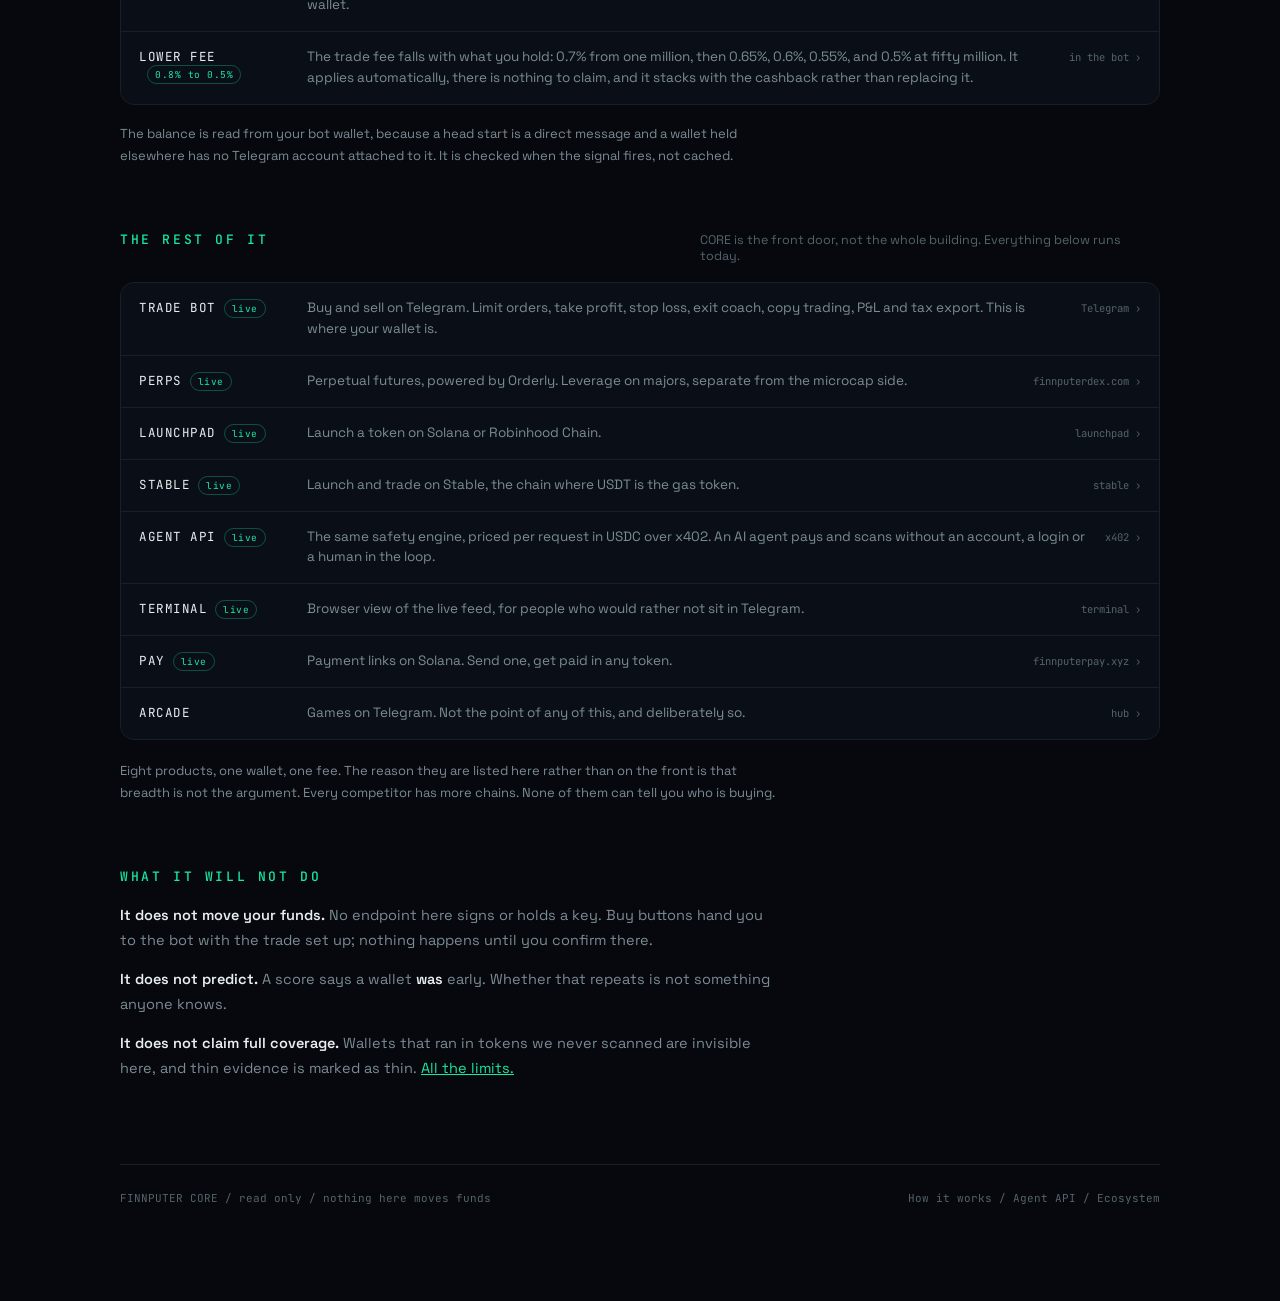
==== commit 45e54590: "Add files via upload" ====
--- a/index.html
+++ b/index.html
@@ -350,7 +350,16 @@
 });
 
 loadOpps(); loadStats(); loadTicker();
-setInterval(loadOpps, 60000);
+// Every 30 seconds, not 60.
+//
+// The live market cap on each card is read by the API at request time, so
+// this interval IS the update rate the reader sees. A minute is long enough
+// for a small token to move twice, and a badge marked live that lags by a
+// minute is worse than one that does not claim to be live at all.
+//
+// The API caches for 60s per token, so halving this costs no extra lookups
+// on the same token, only a lighter page render.
+setInterval(loadOpps, 30000);
 setInterval(loadTicker, 120000);
 </script>
 </body>
--- a/assets/core.css
+++ b/assets/core.css
@@ -109,6 +109,13 @@
 .score{font-family:var(--mono);font-size:27px;font-weight:700;line-height:1;text-align:right}
 .score small{display:block;font-size:9px;letter-spacing:.16em;color:var(--faint);font-weight:400;margin-top:4px}
 .bars{display:grid;gap:6px;margin-bottom:13px}
+/* The sentence that replaced the score and the four bars.
+   The card used to lead with a number out of 100 that nobody could act on
+   and that does not predict the outcome. It says what was measured instead,
+   so this has to read as a sentence, not as a caption: body size, normal
+   line height, and the same bottom margin the bars had so the cards keep
+   their rhythm. */
+.finding{font-size:13px;line-height:1.5;color:var(--ink);margin-bottom:13px}
 .bar{display:grid;grid-template-columns:74px 1fr 34px;align-items:center;gap:9px;
   font-family:var(--mono);font-size:10.5px;color:var(--dim)}
 .bar i{display:block;height:4px;border-radius:3px;background:#131c26;overflow:hidden}
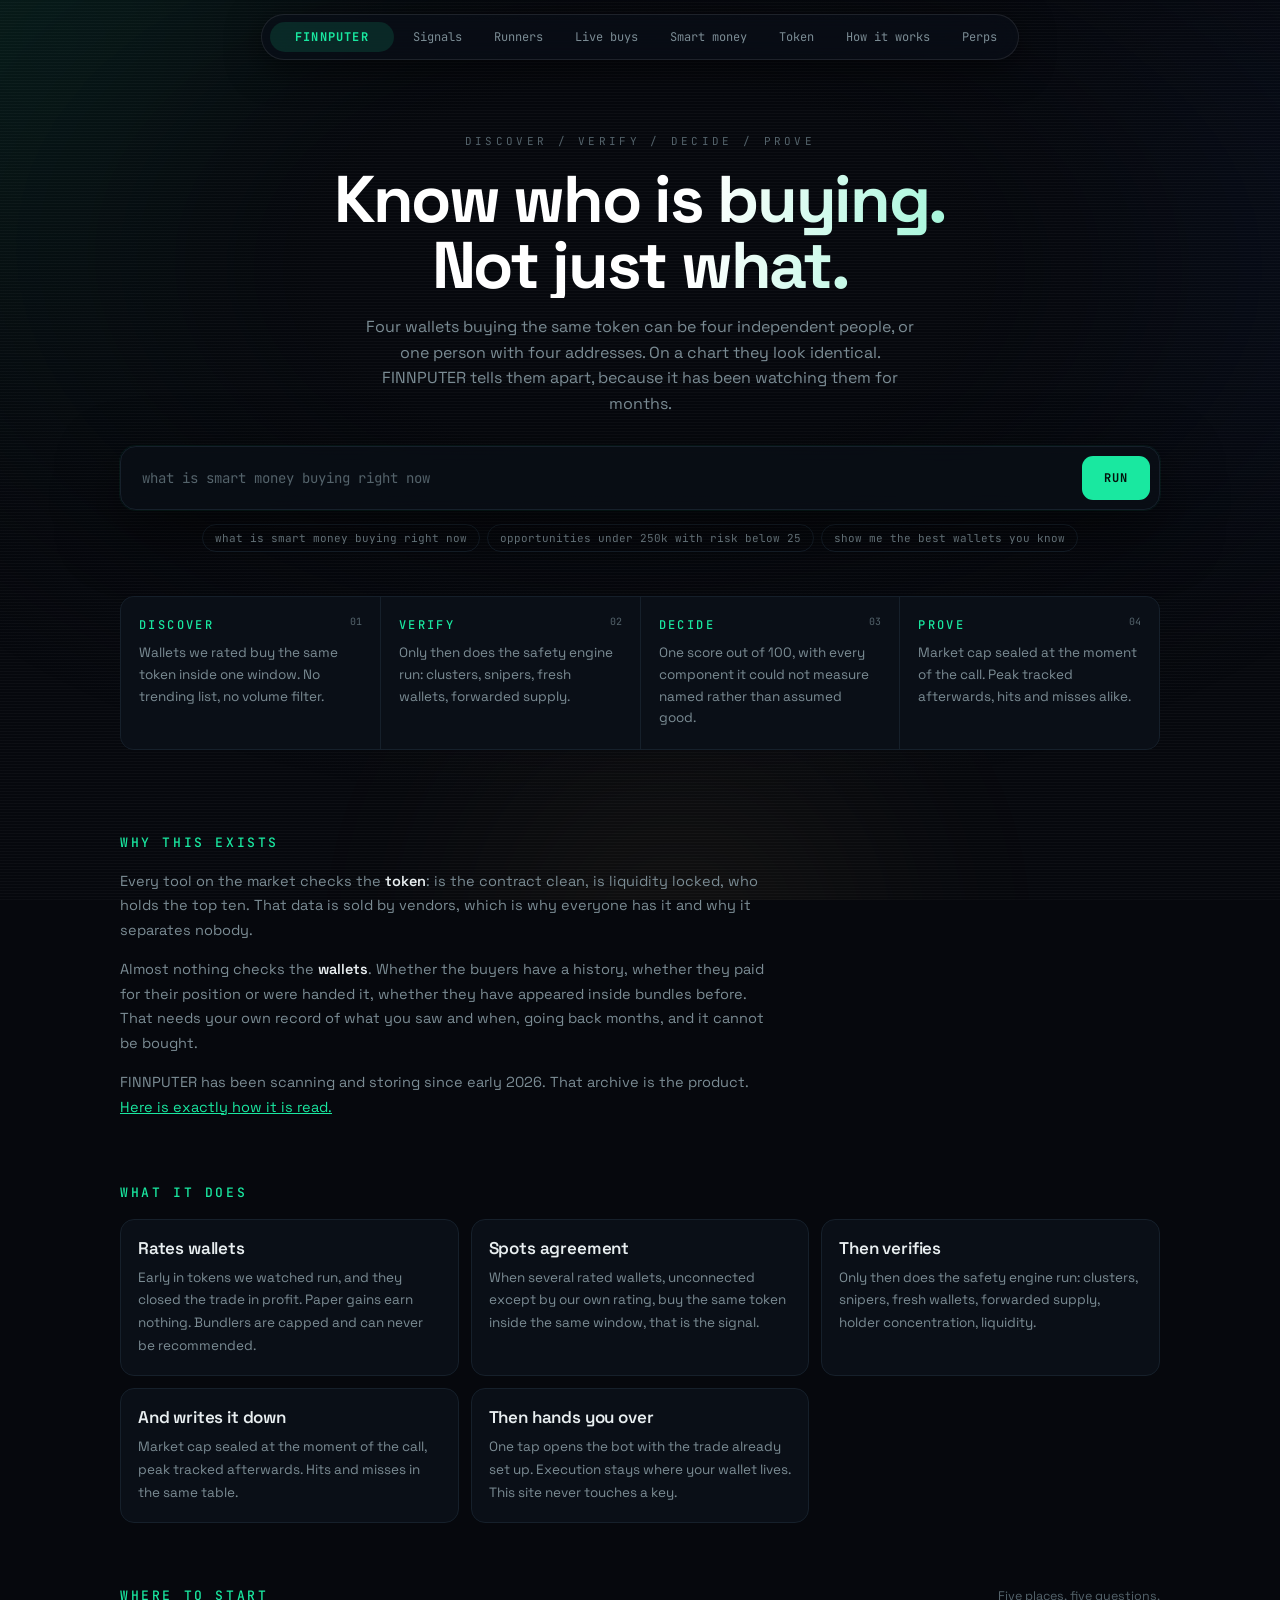
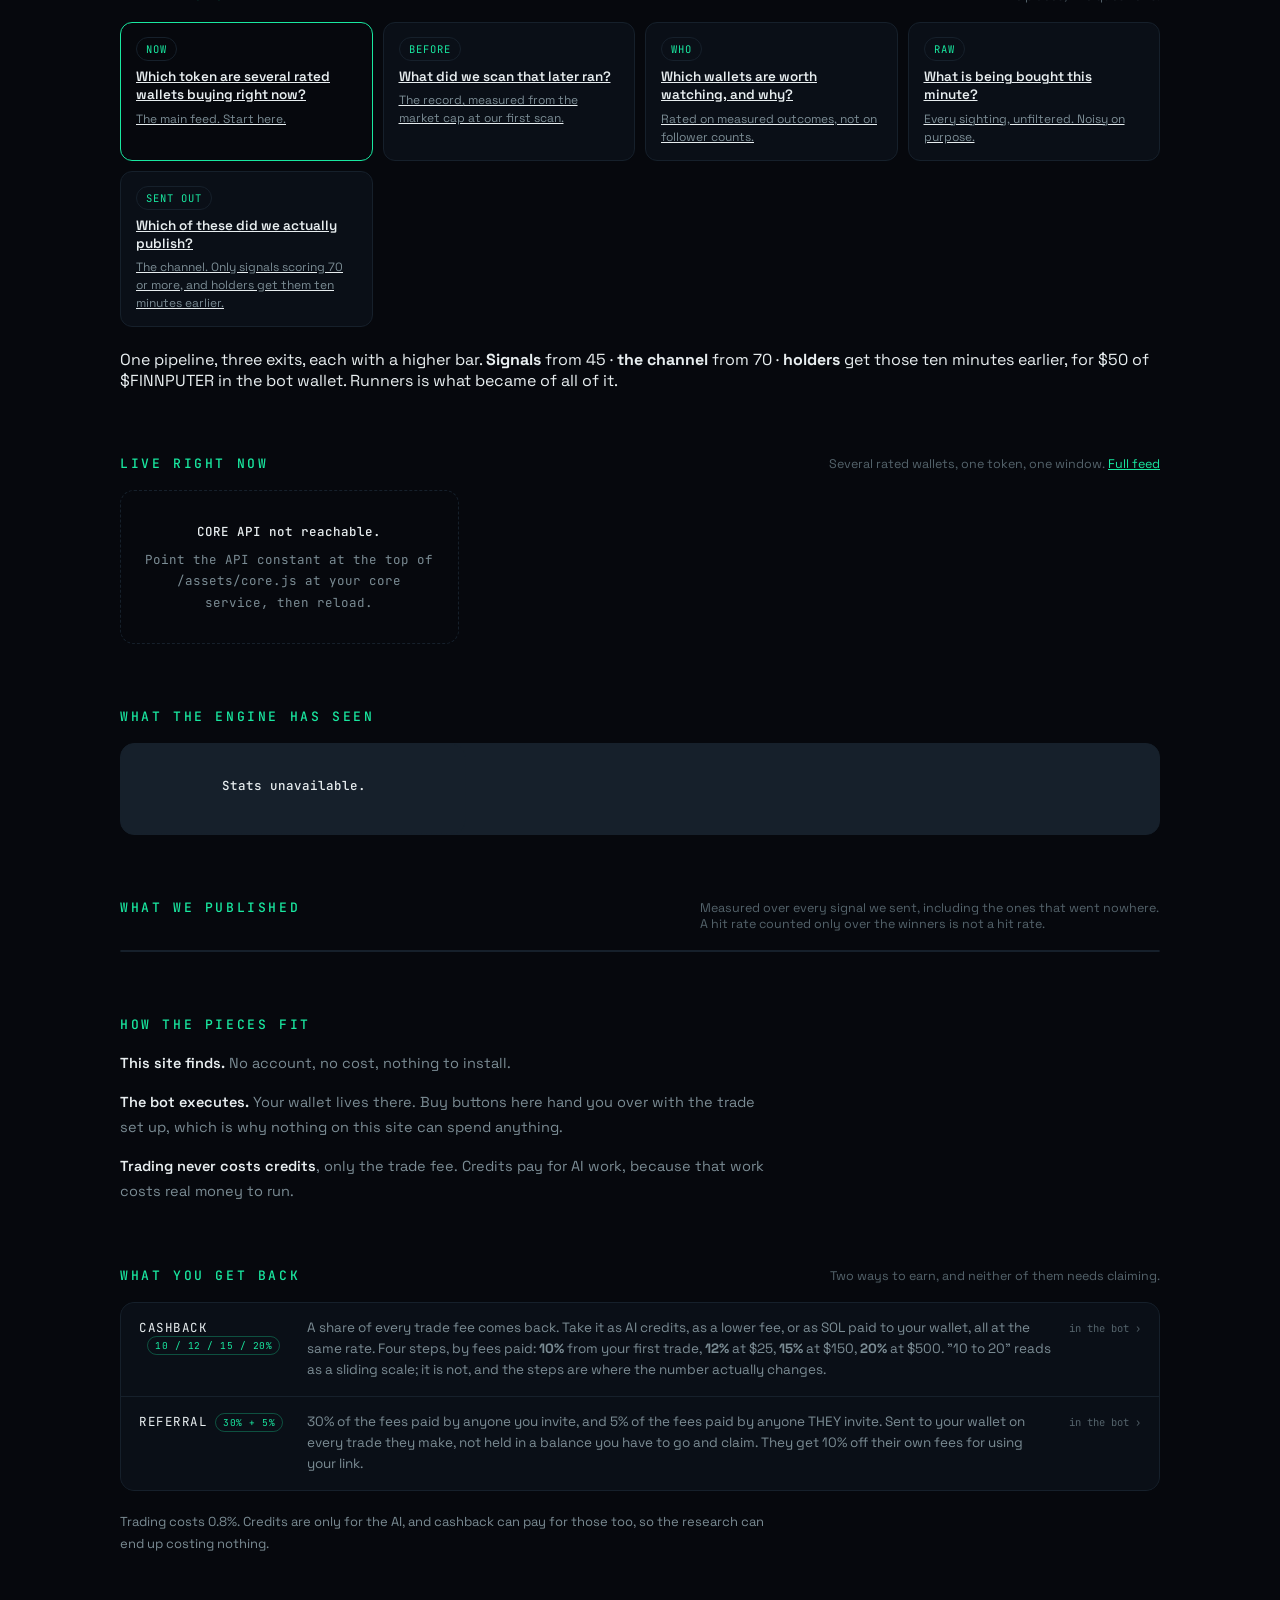
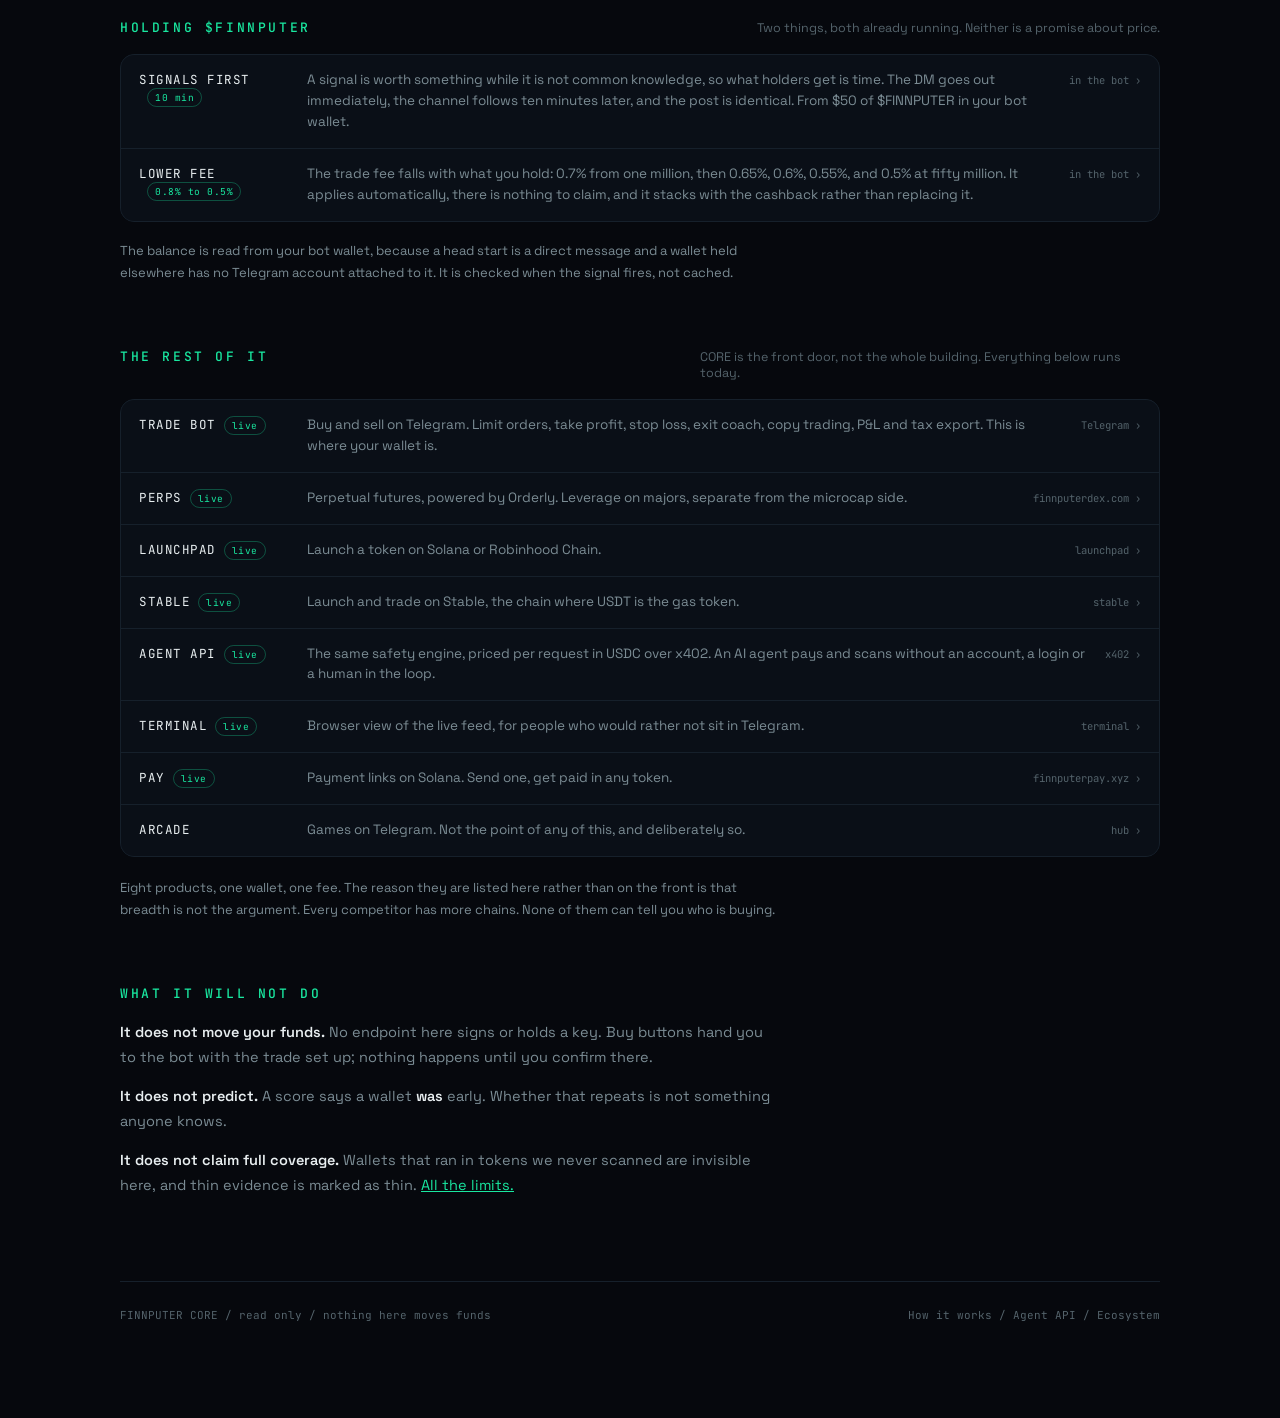
==== commit 3d53cc0d: "Add files via upload" ====
--- a/index.html
+++ b/index.html
@@ -114,8 +114,30 @@
 </section>
 
 <section class="reveal">
-  <div class="shead"><h2>WHAT THE ENGINE KNOWS</h2><p id="coverage"></p></div>
+  <div class="shead"><h2>WHAT THE ENGINE HAS SEEN</h2><p id="coverage"></p></div>
   <div class="stats" id="stats"></div>
+</section>
+
+<!--
+  The published record, kept apart from the block above on purpose.
+
+  Those tiles count what the scanner WITNESSED: every token that ran, whether
+  we posted it or not. So "typical runner 4.5x" is the median of things that
+  already ran, and next to "best we published" it reads like our own result.
+  It is not. Our median is far lower, because ours is measured over every
+  signal, including the ones that went nowhere.
+
+  Two populations, one panel, and only one label told them apart. This is the
+  half that is a claim about us, so it stands on its own and says what it is.
+-->
+<section class="reveal">
+  <div class="shead">
+    <h2>WHAT WE PUBLISHED</h2>
+    <p>Measured over every signal we sent, including the ones that went
+      nowhere. A hit rate counted only over the winners is not a hit rate.</p>
+  </div>
+  <div class="stats" id="record"></div>
+  <p class="body" id="recordNote" style="opacity:.7"></p>
 </section>
 
 <section class="reveal">
@@ -349,7 +371,74 @@
   }
 });
 
-loadOpps(); loadStats(); loadTicker();
+async function loadRecord(){
+  const box = $("#record");
+  const note = $("#recordNote");
+  try{
+    const d = await api("/v1/track-record?days=90");
+
+    // solo and signal are wallet-driven; scan is a token that passed the
+    // safety bar with no wallet behind it. Blending them hides which one
+    // works, and it is the wallet half that this product is actually about.
+    const rows = [
+      ["solo",   d.solo   || {}, "WALLET SIGNALS"],
+      ["signal", d.signal || {}, "CONVERGENCE"],
+      ["scan",   d.scan   || {}, "SCANNER PICKS"],
+    ].filter(([, v]) => Number(v.measured || 0) > 0);
+
+    if (!rows.length){ box.innerHTML=""; note.textContent=""; return; }
+
+    // A percentage needs a sample worth dividing by.
+    //
+    // Seven convergence signals, all seven above 2x, prints "100%". That is
+    // arithmetic, not a result, and on a page whose whole argument is
+    // honesty it is the single most damaging tile we could show. Below the
+    // floor the counts go up instead, which says the same thing without
+    // claiming more than it can.
+    const MIN = 20;
+
+    box.innerHTML = "";
+    rows.forEach(([, v, label]) => {
+      const s = el("div","stat");
+      const n = Number(v.measured || 0);
+      if (n >= MIN) {
+        s.innerHTML = `<b>${Number(v.hit_rate_2x || 0).toFixed(0)}%</b>`
+          + `<span>${label} REACHED 2x</span>`;
+      } else {
+        const hits = Math.round(n * Number(v.hit_rate_2x || 0) / 100);
+        s.innerHTML = `<b>${hits}/${n}</b>`
+          + `<span>${label} REACHED 2x</span>`;
+      }
+      box.append(s);
+    });
+    rows.forEach(([, v, label]) => {
+      const s = el("div","stat");
+      s.innerHTML = `<b>${Number(v.median || 0).toFixed(2)}x</b>`
+        + `<span>${label}, TYPICAL</span>`;
+      box.append(s);
+    });
+
+    // How many the figures rest on, and how many are still unchecked.
+    // A percentage without its sample size is a number nobody can weigh,
+    // and leaving out the unmeasured ones would quietly flatter the rest.
+    const meas = rows.reduce((a,[,v]) => a + Number(v.measured||0), 0);
+    const sent = rows.reduce((a,[,v]) => a + Number(v.signals||0), 0);
+    const s2 = el("div","stat");
+    s2.innerHTML = `<b>${meas}</b><span>SIGNALS MEASURED, OF ${sent}</span>`;
+    box.append(s2);
+
+    // The sentence that keeps the number honest. Every figure here is a
+    // PEAK: the highest the token reached after we posted it. Nobody sells
+    // at the peak, so this is what the token did, not what anyone made.
+    note.textContent = "These are peaks reached after publication, not "
+      + "exits. We record what the token did, not what anyone made. "
+      + "Signals we have not re-checked count as unmeasured, never as "
+      + "misses. Groups under 20 measured signals show counts rather than "
+      + "a percentage. Last 90 days.";
+  }catch(e){ box.innerHTML=""; note.textContent=""; }
+}
+
+loadOpps(); loadStats(); loadRecord(); loadTicker();
 // Every 30 seconds, not 60.
 //
 // The live market cap on each card is read by the API at request time, so
